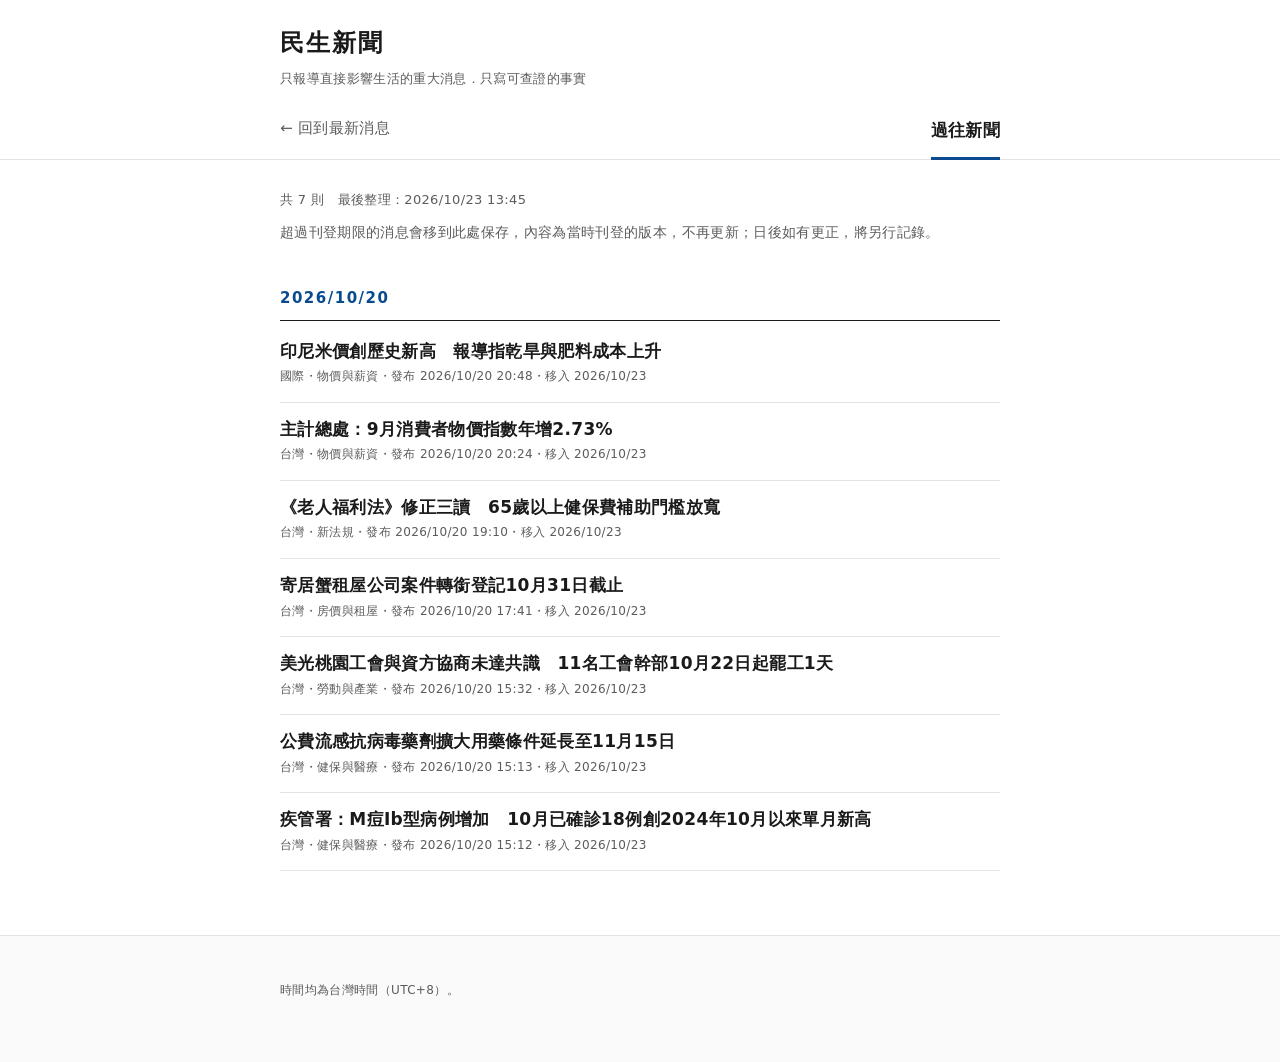
==== archive.html @ fe5120c4 "Expiry by first_published, archive (過往新聞), typhoon sections, summary limits" ====
<!doctype html>
<html lang="zh-Hant-TW">
<head>
<meta charset="utf-8">
<meta name="viewport" content="width=device-width, initial-scale=1">
<title>過往新聞　民生新聞</title>
<link rel="stylesheet" href="style.css">
</head>
<body>
<header class="site-header">
  <div class="wrap">
    <h1 class="logo"><a href="./" class="logo-link">民生新聞</a></h1>
    <p class="tagline">只報導直接影響生活的重大消息．只寫可查證的事實</p>
  </div>
  <nav class="tabs wrap" aria-label="頁面">
    <a class="tab-link" href="./">← 回到最新消息</a>
    <span class="tab-current">過往新聞</span>
  </nav>
</header>
<main class="wrap" id="main">
  <p class="meta-line" id="updated"></p>
  <p class="archive-note">超過刊登期限的消息會移到此處保存，內容為當時刊登的版本，不再更新；日後如有更正，將另行記錄。</p>
  <div id="content"></div>
</main>
<footer class="site-footer">
  <div class="wrap"><p class="small">時間均為台灣時間（UTC+8）。</p></div>
</footer>
<script src="common.js"></script>
<script src="archive.js"></script>
</body>
</html>
---- style.css ----
:root{
  --accent:#0a4a8f;      /* single restrained accent */
  --text:#1a1a1a;
  --sub:#5c5c5c;
  --line:#e3e3e3;
  --bg:#ffffff;
  --max:760px;
}
*{box-sizing:border-box}
html{-webkit-text-size-adjust:100%}
body{margin:0;background:var(--bg);color:var(--text);
  font-family:"Noto Sans TC","Noto Sans CJK TC","PingFang TC","Microsoft JhengHei",system-ui,sans-serif;
  font-size:17px;line-height:1.8;letter-spacing:.02em}
.wrap{max-width:var(--max);margin:0 auto;padding:0 20px}
a{color:var(--accent)}
.site-header{border-bottom:1px solid var(--line);background:#fff;position:sticky;top:0;z-index:5}
.site-header .wrap:first-child{padding-top:22px}
.logo{font-size:24px;margin:0;font-weight:700;letter-spacing:.08em}
.tagline{margin:2px 0 14px;color:var(--sub);font-size:13px}
.tabs{display:flex;gap:28px}
.tabs button{appearance:none;border:0;background:none;padding:10px 0 12px;font:inherit;font-size:17px;
  color:var(--sub);cursor:pointer;border-bottom:3px solid transparent;margin-bottom:-1px}
.tabs button[aria-selected="true"]{color:var(--text);font-weight:700;border-bottom-color:var(--accent)}
.tabs button:focus-visible{outline:2px solid var(--accent);outline-offset:4px}
.meta-line{color:var(--sub);font-size:13px;margin:28px 0 8px}
.cat-index{display:flex;flex-wrap:wrap;gap:6px 18px;font-size:14px;margin-bottom:12px}
.cat-index a{text-decoration:none;color:var(--sub)}
.cat-index a:hover{color:var(--accent)}
.cat{margin:40px 0 0}
.cat h2{font-size:15px;font-weight:700;color:var(--accent);margin:0 0 4px;padding-bottom:8px;
  border-bottom:1px solid var(--text);letter-spacing:.1em}
.item{padding:22px 0 26px;border-bottom:1px solid var(--line)}
.item:last-child{border-bottom:0}
.badges{display:flex;flex-wrap:wrap;align-items:center;gap:4px 12px;font-size:12px;color:var(--sub);margin-bottom:6px}
.badge{display:inline-block;white-space:nowrap;padding:1px 8px;border:1px solid var(--sub);color:var(--sub);border-radius:2px;line-height:1.7}
.badge.prelim{border-color:var(--accent);color:var(--accent);font-weight:700}
.item h3{font-size:21px;line-height:1.5;margin:0 0 10px;font-weight:700}
.item p.summary{margin:0 0 14px}
dl.facts{margin:0 0 14px;padding:12px 16px;background:#f6f6f6;font-size:15px;line-height:1.7;
  display:grid;grid-template-columns:auto 1fr;gap:4px 14px}
dl.facts dt{color:var(--sub);white-space:nowrap}
dl.facts dd{margin:0}
.tw-impact{font-size:15px;margin:0 0 14px;padding-left:12px;border-left:3px solid var(--accent)}
.tw-impact strong{display:block;font-size:13px;color:var(--accent)}
.sources{font-size:14px;color:var(--sub)}
.sources ul{list-style:none;margin:2px 0 0;padding:0}
.sources li{margin:2px 0}
.sources li::before{content:"→ ";color:var(--sub)}
.breaking{margin:32px 0 0;padding:4px 20px 0;border:1px solid var(--accent);border-top-width:4px}
.breaking h2{font-size:15px;font-weight:700;color:var(--accent);margin:14px 0 0;letter-spacing:.1em}
.breaking h2 .note{font-weight:400;color:var(--sub);font-size:12px;letter-spacing:.02em;margin-left:12px}
.breaking .item:last-child{border-bottom:0}
.cat-label{color:var(--text);white-space:nowrap}
.cat-index a.to-breaking{color:var(--accent);font-weight:700}
.empty{color:var(--sub);margin:40px 0}
.site-footer{margin-top:64px;border-top:1px solid var(--line);background:#fafafa;padding:32px 0 48px;
  font-size:14px;color:#333}
.site-footer h2{font-size:15px;margin:0 0 8px}
.site-footer h2:not(:first-child){margin-top:24px}
.site-footer ul{margin:0;padding-left:1.2em}
.site-footer .small{color:var(--sub);font-size:12px}
@media (max-width:520px){
  .breaking{padding:2px 14px 0}
  .breaking h2 .note{display:block;margin:0}
  body{font-size:16px}
  .item h3{font-size:19px}
  dl.facts{grid-template-columns:1fr;gap:0}
  dl.facts dd{margin-bottom:6px}
}

/* --- sections (generic, collapsible) --- */
.item p.summary.lines{white-space:pre-line;font-size:17px;line-height:1.75;margin:0 0 12px}
.badge.live{border-color:#b3261e;color:#b3261e;font-weight:700}
.has-sections dl.facts{font-size:14px;margin-bottom:12px}
.sections{margin:4px 0 14px;border-top:1px solid var(--text)}
.sec-tools{text-align:right;margin:4px 0 0}
.sec-toggle{appearance:none;border:0;background:none;color:var(--accent);font:inherit;font-size:13px;cursor:pointer;padding:2px 0}
details.sec{border-bottom:1px solid var(--line)}
details.sec>summary{list-style:none;cursor:pointer;display:flex;align-items:center;gap:10px;padding:12px 2px;
  font-weight:700;font-size:16px;min-height:44px}
details.sec>summary::-webkit-details-marker{display:none}
details.sec>summary::before{content:"＋";color:var(--accent);font-weight:400;width:1.2em;flex:none}
details.sec[open]>summary::before{content:"－"}
.sec-count{margin-left:auto;font-weight:400;font-size:12px;color:var(--sub)}
ul.bullets{margin:0 0 12px;padding:0 0 0 1.2em;font-size:15px;line-height:1.75}
ul.bullets li{margin:0 0 8px}
.refs{display:inline-flex;flex-wrap:wrap;gap:0 8px;margin-left:6px;font-size:12px;vertical-align:baseline}
.refs a{color:var(--sub);text-decoration:underline;text-decoration-color:var(--line);white-space:nowrap}
.refs a::before{content:"出處：";}
.refs a:nth-child(n+2)::before{content:"";}
details.all-sources{margin-top:6px}
details.all-sources>summary{cursor:pointer;color:var(--sub);padding:6px 0}
details.all-sources ul{max-height:none}
/* --- archive --- */
.logo-link{color:inherit;text-decoration:none}
.tab-link{color:var(--sub);text-decoration:none;font-size:15px;padding:10px 0 12px}
.tab-current{margin-left:auto;font-weight:700;padding:10px 0 12px;border-bottom:3px solid var(--accent);margin-bottom:-1px}
.archive-note{color:var(--sub);font-size:14px;margin:0 0 8px}
details.arch-item{border-bottom:1px solid var(--line)}
details.arch-item>summary{cursor:pointer;list-style:none;padding:14px 0}
details.arch-item>summary::-webkit-details-marker{display:none}
.arch-title{display:block;font-weight:700;line-height:1.5}
.arch-meta{display:block;font-size:12px;color:var(--sub);margin-top:2px}
details.arch-item[open]>summary .arch-title{color:var(--accent)}
details.arch-item .item{padding-top:4px;border-bottom:0}
details.arch-item .item h3{display:none}
.site-footer a{color:var(--accent)}
@media (max-width:520px){
  .item p.summary.lines{font-size:16px}
  ul.bullets{font-size:15px;padding-left:1.1em}
  .refs{display:flex;margin:2px 0 0}
  .has-sections dl.facts{display:none}
}
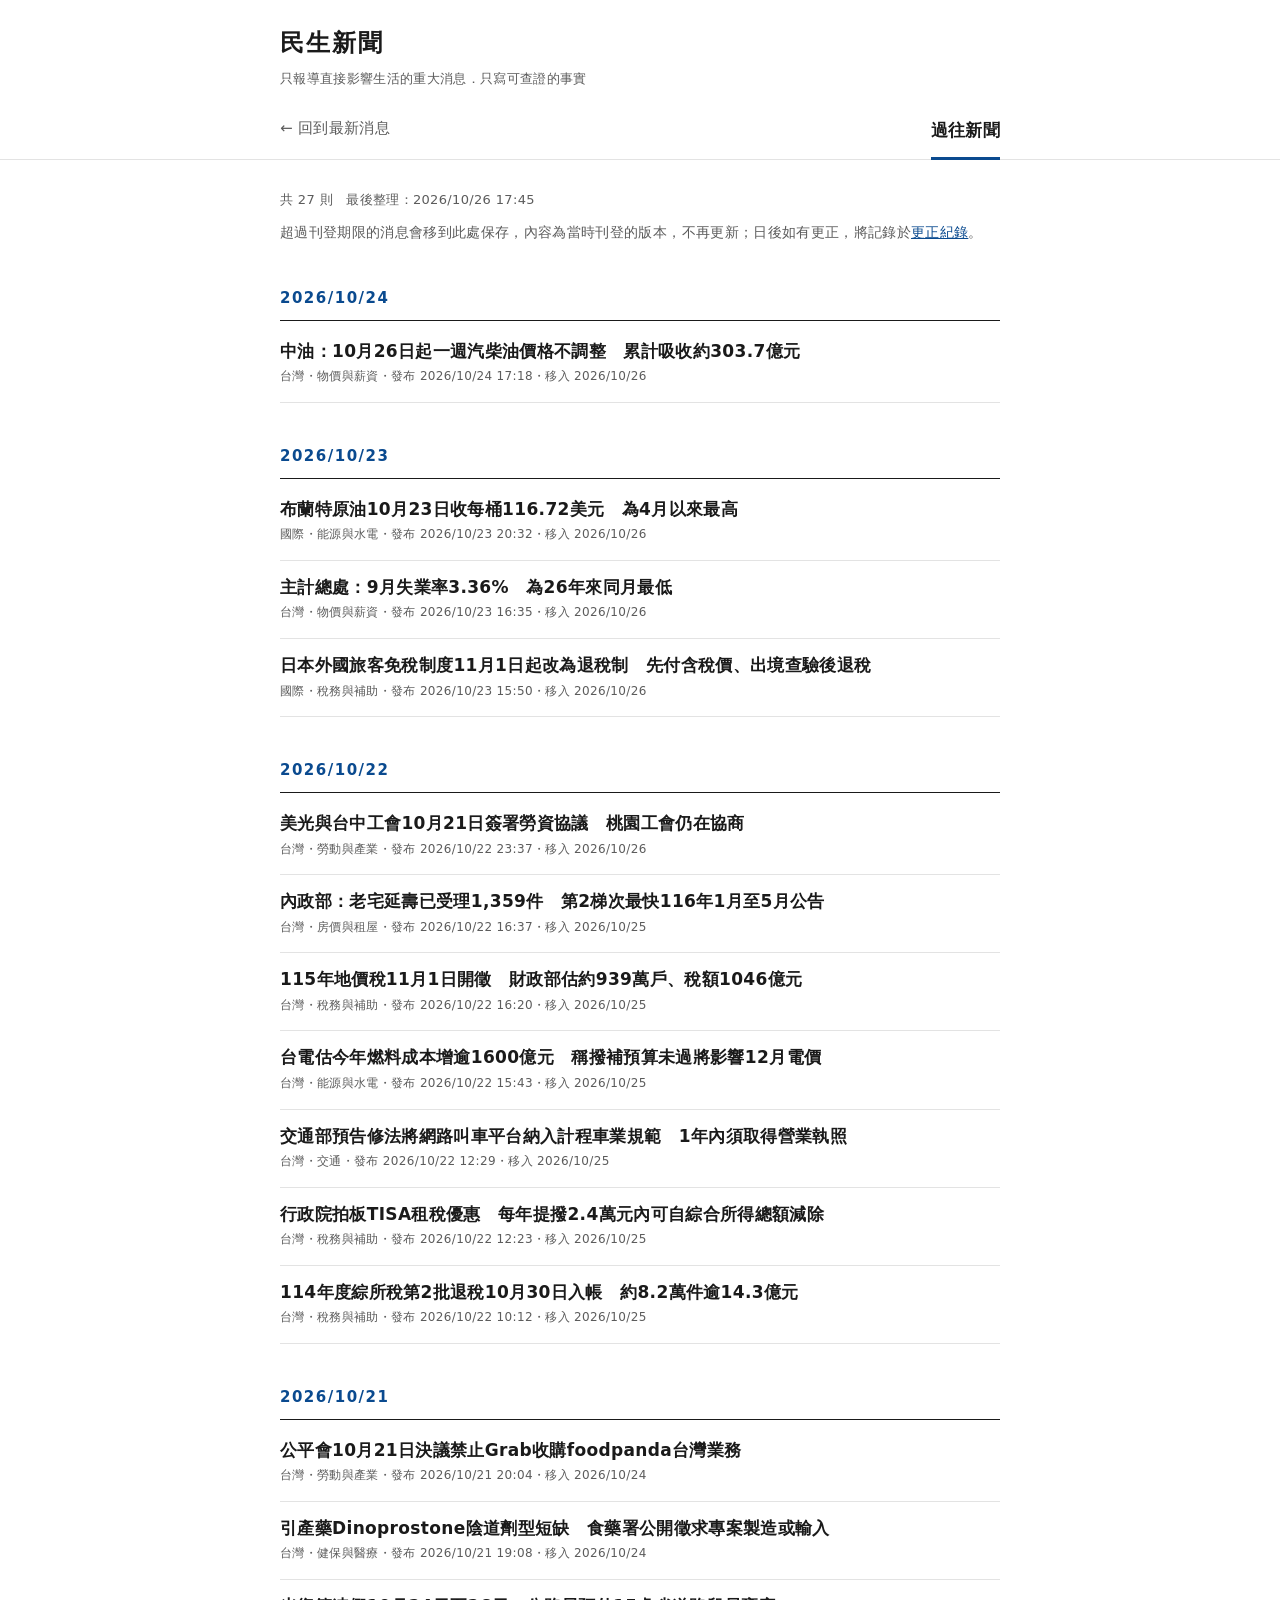
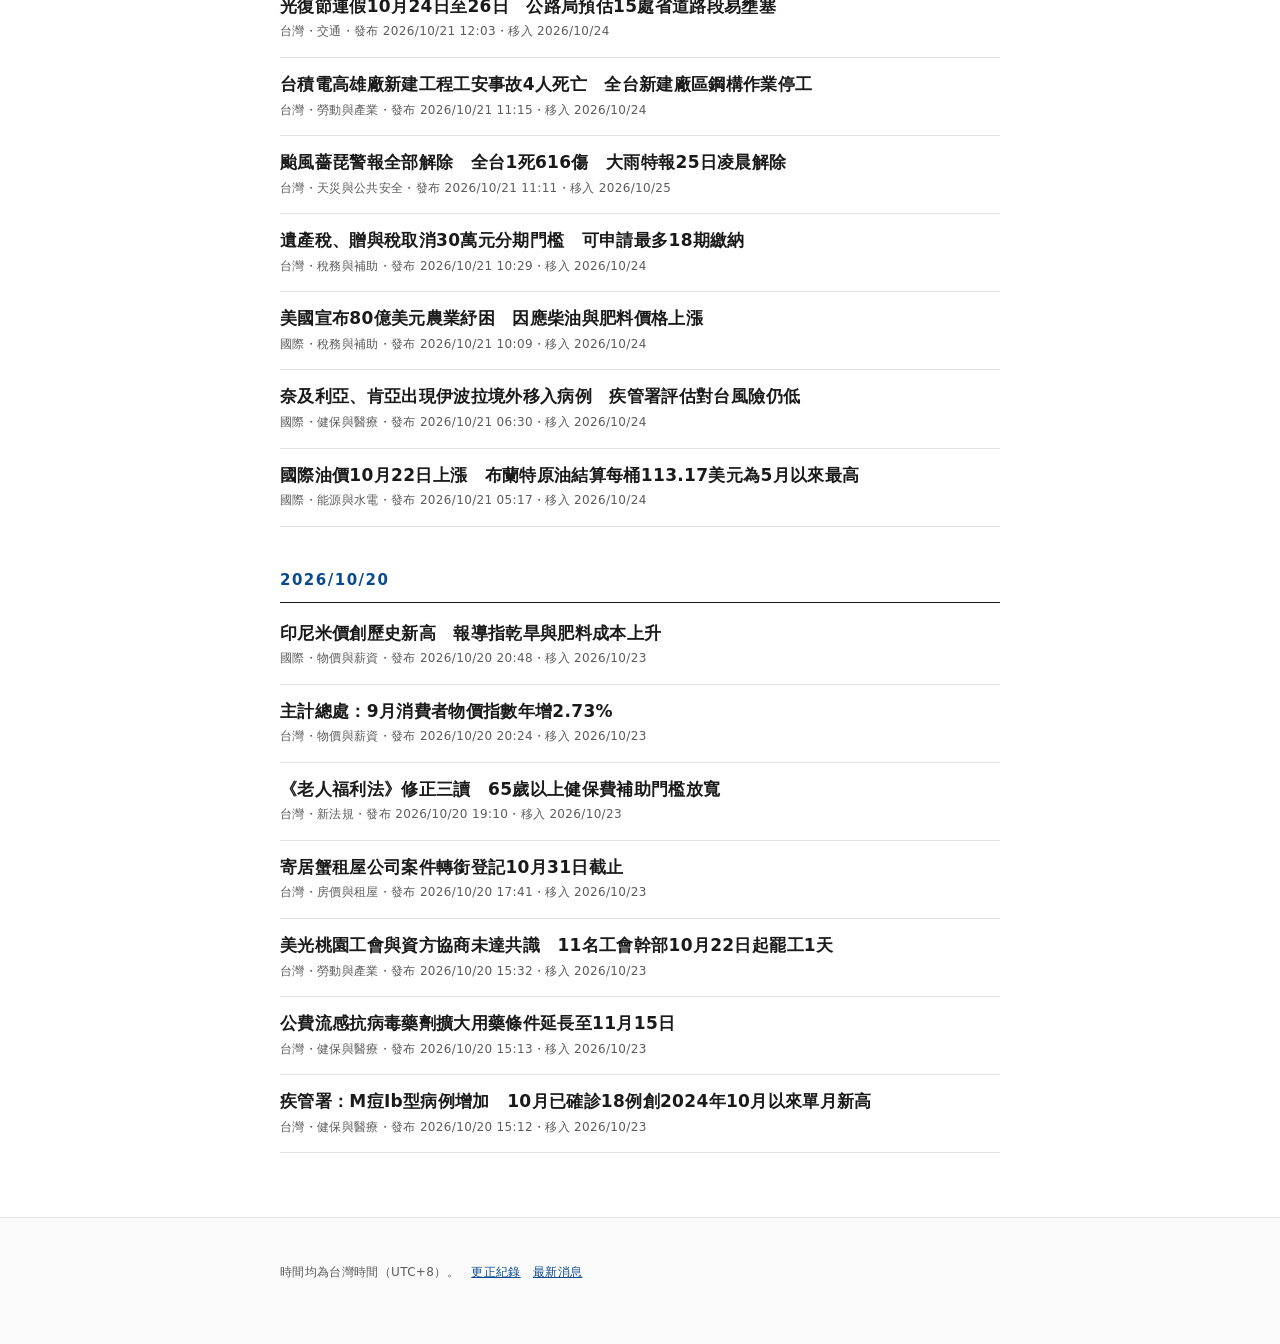
==== commit 3b1745f2: "維護：一般項目保留期改為48小時；新增更正紀錄（corrections.html／data/corrections.json）與驗證；過期整理：2則移入過往新聞" ====
--- a/archive.html
+++ b/archive.html
@@ -19,11 +19,11 @@
 </header>
 <main class="wrap" id="main">
   <p class="meta-line" id="updated"></p>
-  <p class="archive-note">超過刊登期限的消息會移到此處保存，內容為當時刊登的版本，不再更新；日後如有更正，將另行記錄。</p>
+  <p class="archive-note">超過刊登期限的消息會移到此處保存，內容為當時刊登的版本，不再更新；日後如有更正，將記錄於<a href="corrections.html">更正紀錄</a>。</p>
   <div id="content"></div>
 </main>
 <footer class="site-footer">
-  <div class="wrap"><p class="small">時間均為台灣時間（UTC+8）。</p></div>
+  <div class="wrap"><p class="small">時間均為台灣時間（UTC+8）。　<a href="corrections.html">更正紀錄</a>　<a href="./">最新消息</a></p></div>
 </footer>
 <script src="common.js"></script>
 <script src="archive.js"></script>
--- a/style.css
+++ b/style.css
@@ -91,6 +91,9 @@
 details.all-sources{margin-top:6px}
 details.all-sources>summary{cursor:pointer;color:var(--sub);padding:6px 0}
 details.all-sources ul{max-height:none}
+.corrected-note{margin:0 0 12px;padding:8px 12px;border-left:4px solid var(--accent);background:#fff8e6;font-size:14px;line-height:1.6}
+.corrected-note a{color:var(--accent)}
+.item.correction h3{font-size:18px}
 /* --- archive --- */
 .logo-link{color:inherit;text-decoration:none}
 .tab-link{color:var(--sub);text-decoration:none;font-size:15px;padding:10px 0 12px}
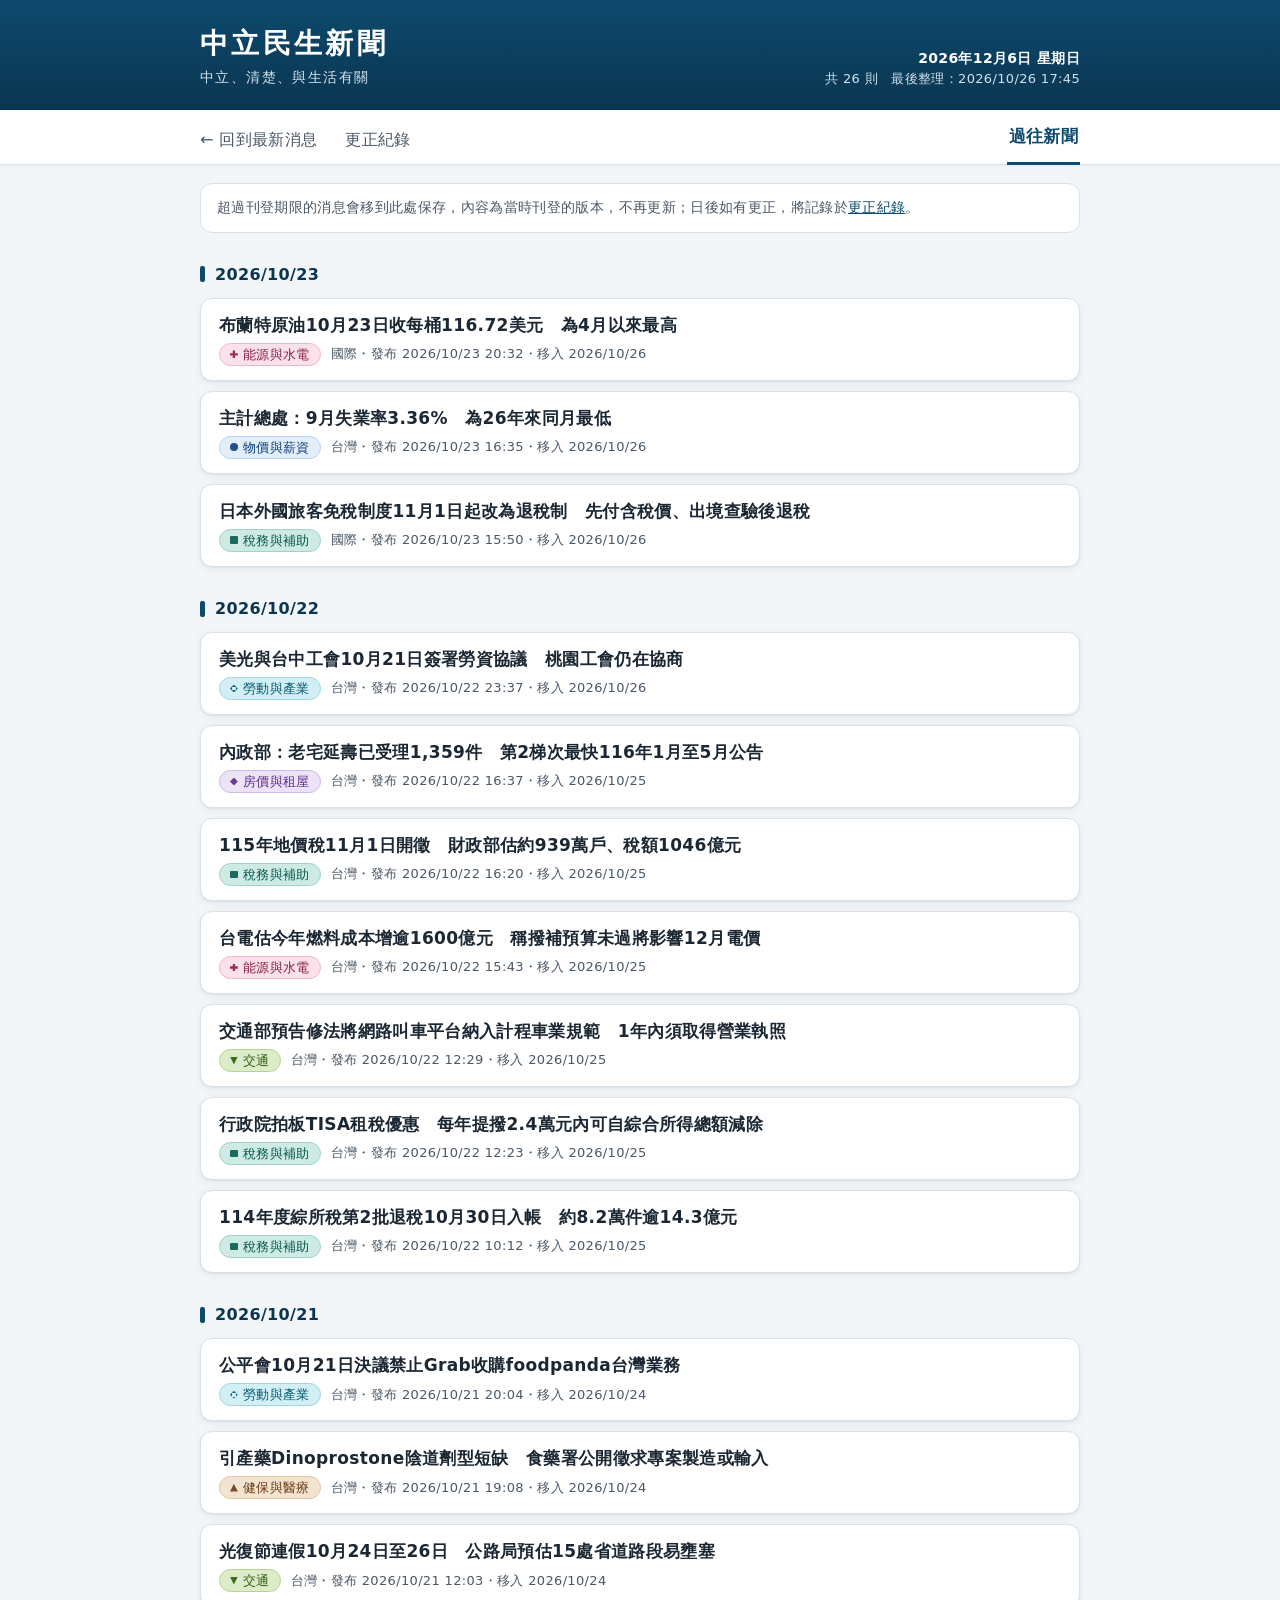
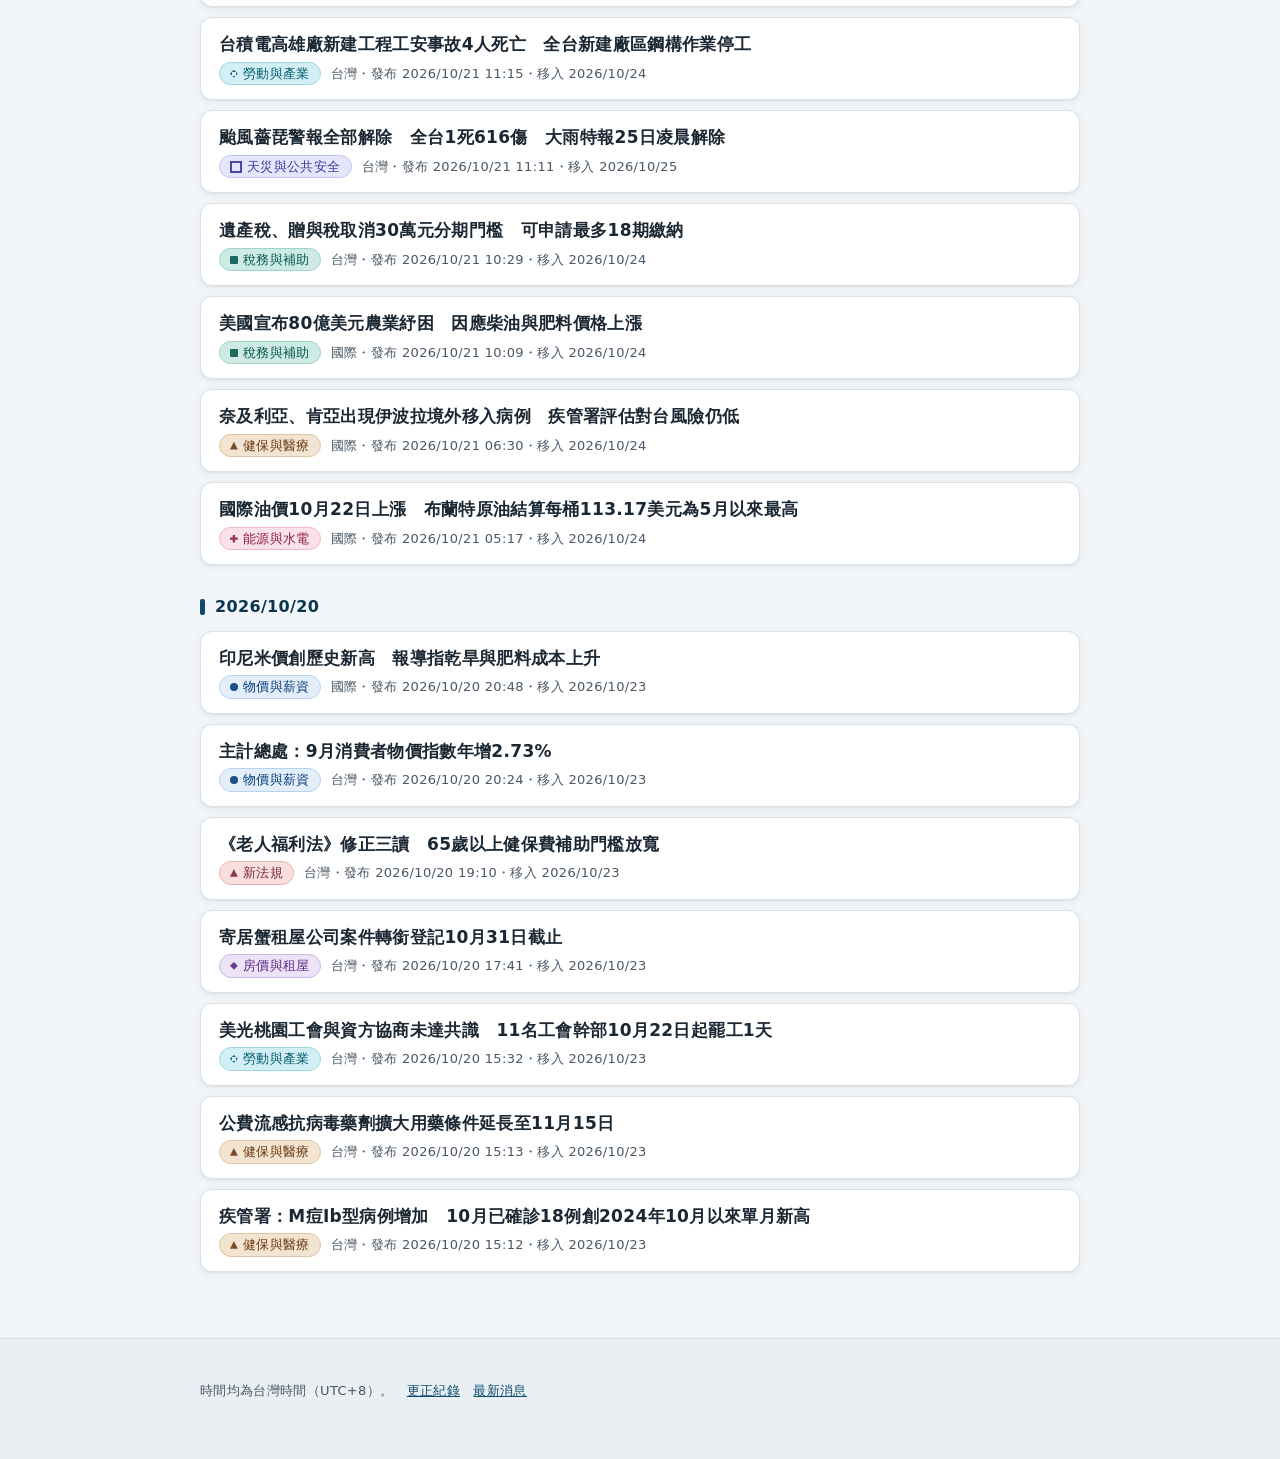
==== commit 6efcb349: "design v2: cards, chips, banner, collapse (WIP)" ====
--- a/archive.html
+++ b/archive.html
@@ -3,22 +3,31 @@
 <head>
 <meta charset="utf-8">
 <meta name="viewport" content="width=device-width, initial-scale=1">
-<title>過往新聞　民生新聞</title>
+<title>過往新聞　中立民生新聞</title>
 <link rel="stylesheet" href="style.css">
 </head>
 <body>
+<a class="skip-link" href="#main">跳到主要內容</a>
 <header class="site-header">
-  <div class="wrap">
-    <h1 class="logo"><a href="./" class="logo-link">民生新聞</a></h1>
-    <p class="tagline">只報導直接影響生活的重大消息．只寫可查證的事實</p>
+  <div class="wrap banner">
+    <div class="brand">
+      <h1 class="logo"><a href="./" class="logo-link">中立民生新聞</a></h1>
+      <p class="tagline">中立、清楚、與生活有關</p>
+    </div>
+    <div class="banner-meta">
+      <p class="today-date" id="today-date"></p>
+      <p class="meta-line" id="updated"></p>
+    </div>
   </div>
-  <nav class="tabs wrap" aria-label="頁面">
+</header>
+<nav class="tabs-bar" aria-label="頁面">
+  <div class="wrap tabs">
     <a class="tab-link" href="./">← 回到最新消息</a>
-    <span class="tab-current">過往新聞</span>
-  </nav>
-</header>
+    <a class="tab-link" href="corrections.html">更正紀錄</a>
+    <span class="tab-current" aria-current="page">過往新聞</span>
+  </div>
+</nav>
 <main class="wrap" id="main">
-  <p class="meta-line" id="updated"></p>
   <p class="archive-note">超過刊登期限的消息會移到此處保存，內容為當時刊登的版本，不再更新；日後如有更正，將記錄於<a href="corrections.html">更正紀錄</a>。</p>
   <div id="content"></div>
 </main>
--- a/style.css
+++ b/style.css
@@ -1,116 +1,228 @@
+/* 中立民生新聞 — design v2 (frontend only; no build step) */
 :root{
-  --accent:#0a4a8f;      /* single restrained accent */
-  --text:#1a1a1a;
-  --sub:#5c5c5c;
-  --line:#e3e3e3;
-  --bg:#ffffff;
-  --max:760px;
+  --brand:#0e4a6e;        /* calm deep blue-teal */
+  --brand-dark:#0a3550;
+  --brand-soft:#e6f0f5;
+  --text:#1b2733;
+  --sub:#4a5866;          /* 7.3:1 on white */
+  --line:#d9e1e7;
+  --bg:#f3f6f8;
+  --card:#ffffff;
+  --amber:#b45f06;        /* 快訊 accent bar (4.6:1 on white) */
+  --amber-soft:#fff1d6;
+  --amber-ink:#7a3e00;
+  --live:#8a3a0e;         /* 進行中: deep orange-brown, not alarm red */
+  --live-soft:#fff6ea;
+  --max:920px;
+  --radius:12px;
+  --shadow:0 1px 2px rgba(16,42,67,.06),0 2px 10px rgba(16,42,67,.06);
+  --fs-xs:13px; --fs-sm:14px; --fs-base:16px; --fs-md:17px; --fs-lg:20px; --fs-xl:28px;
 }
 *{box-sizing:border-box}
-html{-webkit-text-size-adjust:100%}
+html{-webkit-text-size-adjust:100%;scroll-behavior:auto}
 body{margin:0;background:var(--bg);color:var(--text);
-  font-family:"Noto Sans TC","Noto Sans CJK TC","PingFang TC","Microsoft JhengHei",system-ui,sans-serif;
-  font-size:17px;line-height:1.8;letter-spacing:.02em}
+  font-family:"PingFang TC","Noto Sans TC","Noto Sans CJK TC","Microsoft JhengHei","Heiti TC",system-ui,-apple-system,"Segoe UI",sans-serif;
+  font-size:var(--fs-md);line-height:1.7;letter-spacing:.02em;overflow-wrap:anywhere}
 .wrap{max-width:var(--max);margin:0 auto;padding:0 20px}
-a{color:var(--accent)}
-.site-header{border-bottom:1px solid var(--line);background:#fff;position:sticky;top:0;z-index:5}
-.site-header .wrap:first-child{padding-top:22px}
-.logo{font-size:24px;margin:0;font-weight:700;letter-spacing:.08em}
-.tagline{margin:2px 0 14px;color:var(--sub);font-size:13px}
-.tabs{display:flex;gap:28px}
-.tabs button{appearance:none;border:0;background:none;padding:10px 0 12px;font:inherit;font-size:17px;
-  color:var(--sub);cursor:pointer;border-bottom:3px solid transparent;margin-bottom:-1px}
-.tabs button[aria-selected="true"]{color:var(--text);font-weight:700;border-bottom-color:var(--accent)}
-.tabs button:focus-visible{outline:2px solid var(--accent);outline-offset:4px}
-.meta-line{color:var(--sub);font-size:13px;margin:28px 0 8px}
-.cat-index{display:flex;flex-wrap:wrap;gap:6px 18px;font-size:14px;margin-bottom:12px}
-.cat-index a{text-decoration:none;color:var(--sub)}
-.cat-index a:hover{color:var(--accent)}
-.cat{margin:40px 0 0}
-.cat h2{font-size:15px;font-weight:700;color:var(--accent);margin:0 0 4px;padding-bottom:8px;
-  border-bottom:1px solid var(--text);letter-spacing:.1em}
-.item{padding:22px 0 26px;border-bottom:1px solid var(--line)}
-.item:last-child{border-bottom:0}
-.badges{display:flex;flex-wrap:wrap;align-items:center;gap:4px 12px;font-size:12px;color:var(--sub);margin-bottom:6px}
-.badge{display:inline-block;white-space:nowrap;padding:1px 8px;border:1px solid var(--sub);color:var(--sub);border-radius:2px;line-height:1.7}
-.badge.prelim{border-color:var(--accent);color:var(--accent);font-weight:700}
-.item h3{font-size:21px;line-height:1.5;margin:0 0 10px;font-weight:700}
-.item p.summary{margin:0 0 14px}
-dl.facts{margin:0 0 14px;padding:12px 16px;background:#f6f6f6;font-size:15px;line-height:1.7;
-  display:grid;grid-template-columns:auto 1fr;gap:4px 14px}
-dl.facts dt{color:var(--sub);white-space:nowrap}
+a{color:var(--brand)}
+a:focus-visible,button:focus-visible,summary:focus-visible{outline:3px solid #f2a33a;outline-offset:2px;border-radius:4px}
+.skip-link{position:absolute;left:-999px;top:0;background:#fff;color:var(--brand);padding:8px 14px;z-index:20}
+.skip-link:focus{left:8px;top:8px}
+
+/* ---- banner ---- */
+.site-header{background:linear-gradient(180deg,var(--brand) 0%,var(--brand-dark) 100%);color:#fff}
+.banner{display:flex;justify-content:space-between;align-items:flex-end;gap:12px 24px;flex-wrap:wrap;padding-top:26px;padding-bottom:20px}
+.logo{margin:0;font-size:var(--fs-xl);line-height:1.3;font-weight:700;letter-spacing:.12em}
+.logo-link{color:inherit;text-decoration:none}
+.tagline{margin:4px 0 0;color:#cfe3ef;font-size:var(--fs-sm);letter-spacing:.1em}
+.banner-meta{text-align:right;font-size:var(--fs-sm);line-height:1.6;color:#e3eef5}
+.banner-meta p{margin:0}
+.today-date{font-weight:700;color:#fff}
+.meta-line{color:#cfe3ef;font-size:var(--fs-xs)}
+.tabs-bar{background:#fff;border-bottom:1px solid var(--line);position:sticky;top:0;z-index:5;box-shadow:0 1px 3px rgba(16,42,67,.05)}
+.tabs{display:flex;gap:28px;align-items:flex-end}
+.tabs button{appearance:none;border:0;background:none;padding:12px 2px 11px;font:inherit;font-size:var(--fs-md);
+  color:var(--sub);cursor:pointer;border-bottom:3px solid transparent;margin-bottom:-1px;min-height:44px}
+.tabs button:hover{color:var(--brand)}
+.tabs button[aria-selected="true"]{color:var(--brand);font-weight:700;border-bottom-color:var(--brand)}
+.tab-link{color:var(--sub);text-decoration:none;font-size:var(--fs-base);padding:12px 0 11px;min-height:44px}
+.tab-link:hover{color:var(--brand);text-decoration:underline}
+.tab-current{margin-left:auto;font-weight:700;color:var(--brand);padding:12px 2px 11px;border-bottom:3px solid var(--brand);margin-bottom:-1px}
+
+main.wrap{padding-top:18px;padding-bottom:8px}
+.cat-index{display:flex;flex-wrap:wrap;gap:6px 10px;font-size:var(--fs-sm);margin:0 0 4px}
+.cat-index a{text-decoration:none;color:var(--brand);background:#fff;border:1px solid var(--line);border-radius:999px;padding:2px 14px;min-height:32px;display:inline-flex;align-items:center}
+.cat-index a:hover{border-color:var(--brand)}
+.empty{color:var(--sub);margin:40px 0}
+
+/* ---- category chips: fixed slot per category, hash fallback for new ones; text label always present ---- */
+.chip{display:inline-flex;align-items:center;gap:5px;font-size:var(--fs-xs);line-height:1.5;padding:1px 10px;border-radius:999px;
+  white-space:nowrap;font-weight:500;border:1px solid transparent;letter-spacing:.03em}
+.chip::before{content:"";width:.6em;height:.6em;background:currentColor;flex:none;opacity:.9}   /* shape marker: extra cue besides colour */
+.c0{color:#0b3d7a;background:#e3eefb;border-color:#b9d1f0}.c0::before{border-radius:50%}
+.c1{color:#0a5a50;background:#cdebe4;border-color:#9ed3c8}.c1::before{border-radius:1px}
+.c2{color:#6b3a12;background:#f3e4d2;border-color:#e0c3a0}.c2::before{clip-path:polygon(50% 0,100% 100%,0 100%)}
+.c3{color:#5b2a86;background:#ece3f7;border-color:#cdb8e6}.c3::before{clip-path:polygon(50% 0,100% 50%,50% 100%,0 50%)}
+.c4{color:#8a1f4a;background:#fbe1ea;border-color:#efb6c9}.c4::before{clip-path:polygon(35% 0,65% 0,65% 35%,100% 35%,100% 65%,65% 65%,65% 100%,35% 100%,35% 65%,0 65%,0 35%,35% 35%)}
+.c5{color:#2f5d0f;background:#dcecc8;border-color:#b5d490}.c5::before{clip-path:polygon(0 0,100% 0,50% 100%)}
+.c6{color:#34414f;background:#d9e0e7;border-color:#b3bfcb}.c6::before{border-radius:50%;background:none;border:2px solid currentColor}
+.c7{color:#3a3a9a;background:#e5e6fb;border-color:#c1c3f0}.c7::before{background:none;border:2px solid currentColor}
+.c8{color:#00596e;background:#d3eff6;border-color:#9fd6e4}.c8::before{clip-path:polygon(50% 0,100% 50%,50% 100%,0 50%);background:none;border:0;box-shadow:inset 0 0 0 2px currentColor}
+.c9{color:#7a2d2d;background:#f8dede;border-color:#e8b4b4}.c9::before{clip-path:polygon(0 100%,100% 100%,50% 0,50% 0)}
+
+/* ---- section headings ---- */
+.day-sec{margin:28px 0 0}
+.day-sec h2{font-size:var(--fs-lg);line-height:1.4;font-weight:700;color:var(--brand-dark);margin:0 0 12px;display:flex;flex-wrap:wrap;align-items:baseline;gap:2px 10px}
+.day-sec h2::before{content:"";width:5px;height:1em;background:var(--brand);border-radius:2px;align-self:center}
+.day-sec h2 .count{font-weight:400;font-size:var(--fs-sm);color:var(--sub);background:#fff;border:1px solid var(--line);border-radius:999px;padding:0 10px}
+.day-sec h2 .note{font-weight:400;color:var(--sub);font-size:var(--fs-xs);letter-spacing:.02em}
+.day-empty{margin:12px 0 0;font-size:var(--fs-base);color:var(--sub);background:#fff;border:1px dashed var(--line);border-radius:var(--radius);padding:16px 18px}
+
+/* ---- 本週有效 (compact) ---- */
+.valid-now{margin:0;padding:10px 18px 8px;background:var(--brand-soft);border:1px solid #c5dbe7;border-radius:var(--radius)}
+.valid-now h2{font-size:var(--fs-base);font-weight:700;color:var(--brand-dark);margin:0 0 4px;display:flex;flex-wrap:wrap;gap:0 12px;align-items:baseline}
+.valid-now h2 .note{font-weight:400;color:var(--sub);font-size:var(--fs-xs)}
+.valid-now ul{list-style:none;margin:0;padding:0}
+.valid-now li{display:grid;grid-template-columns:1fr auto;gap:0 12px;padding:7px 0;border-top:1px solid #c5dbe7;align-items:baseline}
+.valid-now li:first-child{border-top:0}
+.vn-title{font-weight:700;font-size:var(--fs-base);line-height:1.5;color:var(--text);text-decoration:none}
+.vn-title:hover{color:var(--brand);text-decoration:underline}
+.vn-until{font-size:var(--fs-xs);color:var(--brand-dark);background:#fff;border:1px solid var(--brand);padding:0 9px;border-radius:999px;white-space:nowrap;line-height:1.6}
+.vn-sum{grid-column:1 / -1;font-size:var(--fs-sm);line-height:1.6;color:var(--sub);display:-webkit-box;-webkit-line-clamp:1;-webkit-box-orient:vertical;overflow:hidden}
+.vn-empty{margin:2px 0 4px;font-size:var(--fs-sm);color:var(--sub)}
+
+/* ---- 分類篩選 pills ---- */
+.filter-bar{display:flex;flex-wrap:wrap;gap:8px;margin:18px 0 0}
+.filter-btn{appearance:none;font:inherit;font-size:var(--fs-sm);line-height:1.4;cursor:pointer;min-height:38px;padding:4px 14px;
+  border:1px solid var(--line);border-radius:999px;background:#fff;color:var(--text);display:inline-flex;align-items:center;gap:6px;white-space:nowrap}
+.filter-btn .n{font-size:var(--fs-xs);color:var(--sub)}
+.filter-btn:hover{border-color:var(--brand);color:var(--brand)}
+.filter-btn[aria-pressed="true"]{background:var(--brand);border-color:var(--brand);color:#fff;font-weight:700}
+.filter-btn[aria-pressed="true"] .n{color:#fff;opacity:.9}
+.filter-status{margin:6px 0 0;font-size:var(--fs-xs);color:var(--sub);min-height:1.5em}
+.filter-bar + .filter-status + .day-sec{margin-top:12px}
+
+/* ---- news cards ---- */
+.card{position:relative;background:var(--card);border:1px solid var(--line);border-radius:var(--radius);box-shadow:var(--shadow);
+  padding:16px 20px 12px;margin:0 0 14px;scroll-margin-top:68px}
+.card.breaking{border-left:6px solid var(--amber);padding-left:16px}
+.card.live{border-left:6px solid var(--live);background:var(--live-soft);padding-left:16px}
+.badges{display:flex;flex-wrap:wrap;align-items:center;gap:6px 8px;margin-bottom:6px}
+.badge{display:inline-flex;align-items:center;white-space:nowrap;font-size:var(--fs-xs);line-height:1.5;padding:1px 10px;border-radius:4px;
+  border:1px solid var(--line);color:var(--sub);background:#fff}
+.badge.full{background:#eef2f5;color:var(--sub)}
+.badge.prelim{background:var(--amber-soft);border-color:#e6b768;color:var(--amber-ink);font-weight:700}
+.badge.live{background:var(--live);border-color:var(--live);color:#fff;font-weight:700}
+.badge.live::before{content:"";width:.55em;height:.55em;border-radius:50%;background:#fff;margin-right:6px}
+.badge.valid{background:var(--brand-soft);border-color:var(--brand);color:var(--brand-dark);font-weight:700}
+.card h3{font-size:var(--fs-lg);line-height:1.5;margin:0 0 8px;font-weight:700;color:var(--text)}
+.card p.summary{margin:0 0 10px;font-size:var(--fs-base);line-height:1.75;color:#26323e}
+.card p.summary.lines{white-space:pre-line}
+.card .rest{padding-top:2px}
+.corrected-note{margin:0 0 10px;padding:8px 12px;border-left:4px solid var(--amber);background:var(--amber-soft);border-radius:0 6px 6px 0;font-size:var(--fs-sm);line-height:1.6;color:#3d2a00}
+.corrected-note a{color:var(--amber-ink)}
+.card-meta{display:flex;flex-wrap:wrap;gap:2px 16px;font-size:var(--fs-xs);color:var(--sub);line-height:1.6;margin-bottom:6px}
+.src-line{display:inline-flex;flex-wrap:wrap;gap:0 10px}
+.src-label::after{content:"：";}
+.src-line a{color:var(--brand);text-decoration:underline;text-underline-offset:2px}
+.card-toggle{appearance:none;font:inherit;font-size:var(--fs-sm);cursor:pointer;display:inline-flex;align-items:center;gap:8px;
+  min-height:44px;padding:4px 14px 4px 0;margin:0;border:0;background:none;color:var(--brand);font-weight:700}
+.card-toggle:hover .lbl{text-decoration:underline}
+.card-toggle .ico{width:.55em;height:.55em;border-right:2px solid currentColor;border-bottom:2px solid currentColor;transform:rotate(45deg) translateY(-2px);transition:transform .15s}
+.card-toggle[aria-expanded="true"] .ico{transform:rotate(-135deg) translateY(-1px)}
+.card-body{border-top:1px solid var(--line);padding-top:12px;margin:2px 0 4px}
+.card-body[hidden]{display:none}
+.card.expanded{box-shadow:0 2px 14px rgba(16,42,67,.12)}
+.card-body > *:last-child{margin-bottom:6px}
+
+/* featured (first item of 今日新聞) */
+.card.featured{padding:22px 26px 14px;border-color:#bcd1de;box-shadow:0 2px 6px rgba(16,42,67,.08),0 6px 22px rgba(16,42,67,.08)}
+.card.featured.breaking,.card.featured.live{padding-left:22px}
+.card.featured h3{font-size:var(--fs-xl);line-height:1.45;margin-bottom:12px}
+.card.featured p.summary.teaser{font-size:var(--fs-md);line-height:1.8}
+.card.featured:not(.breaking):not(.live){border-top:4px solid var(--brand)}
+
+/* key facts / impact / sections / sources inside the expanded body */
+dl.facts{margin:0 0 14px;padding:12px 16px;background:var(--bg);border-radius:8px;font-size:var(--fs-base);line-height:1.7;display:grid;grid-template-columns:auto 1fr;gap:4px 14px}
+dl.facts dt{color:var(--sub);white-space:nowrap;font-weight:700}
 dl.facts dd{margin:0}
-.tw-impact{font-size:15px;margin:0 0 14px;padding-left:12px;border-left:3px solid var(--accent)}
-.tw-impact strong{display:block;font-size:13px;color:var(--accent)}
-.sources{font-size:14px;color:var(--sub)}
+.tw-impact{font-size:var(--fs-base);margin:0 0 14px;padding-left:12px;border-left:3px solid var(--brand)}
+.tw-impact strong{display:block;font-size:var(--fs-xs);color:var(--brand)}
+.sources{font-size:var(--fs-sm);color:var(--sub)}
 .sources ul{list-style:none;margin:2px 0 0;padding:0}
 .sources li{margin:2px 0}
 .sources li::before{content:"→ ";color:var(--sub)}
-.breaking{margin:32px 0 0;padding:4px 20px 0;border:1px solid var(--accent);border-top-width:4px}
-.breaking h2{font-size:15px;font-weight:700;color:var(--accent);margin:14px 0 0;letter-spacing:.1em}
-.breaking h2 .note{font-weight:400;color:var(--sub);font-size:12px;letter-spacing:.02em;margin-left:12px}
-.breaking .item:last-child{border-bottom:0}
-.cat-label{color:var(--text);white-space:nowrap}
-.cat-index a.to-breaking{color:var(--accent);font-weight:700}
-.empty{color:var(--sub);margin:40px 0}
-.site-footer{margin-top:64px;border-top:1px solid var(--line);background:#fafafa;padding:32px 0 48px;
-  font-size:14px;color:#333}
-.site-footer h2{font-size:15px;margin:0 0 8px}
-.site-footer h2:not(:first-child){margin-top:24px}
+.sections{margin:4px 0 14px;border-top:1px solid var(--line)}
+.sec-tools{text-align:right;margin:2px 0 0}
+.sec-toggle{appearance:none;border:0;background:none;color:var(--brand);font:inherit;font-size:var(--fs-sm);cursor:pointer;padding:6px 0;min-height:36px}
+details.sec{border-bottom:1px solid var(--line)}
+details.sec>summary{list-style:none;cursor:pointer;display:flex;align-items:center;gap:10px;padding:10px 2px;font-weight:700;font-size:var(--fs-base);min-height:44px}
+details.sec>summary::-webkit-details-marker{display:none}
+details.sec>summary::before{content:"＋";color:var(--brand);font-weight:400;width:1.2em;flex:none}
+details.sec[open]>summary::before{content:"－"}
+.sec-count{margin-left:auto;font-weight:400;font-size:var(--fs-xs);color:var(--sub)}
+ul.bullets{margin:0 0 12px;padding:0 0 0 1.2em;font-size:var(--fs-base);line-height:1.75}
+ul.bullets li{margin:0 0 8px}
+.refs{display:inline-flex;flex-wrap:wrap;gap:0 8px;margin-left:6px;font-size:var(--fs-xs);vertical-align:baseline}
+.refs a{color:var(--sub);text-decoration:underline;white-space:nowrap}
+.refs a::before{content:"出處："}
+.refs a:nth-child(n+2)::before{content:""}
+details.all-sources{margin-top:6px}
+details.all-sources>summary{cursor:pointer;color:var(--sub);padding:6px 0;min-height:36px;font-size:var(--fs-sm)}
+
+/* ---- archive / corrections ---- */
+.archive-note{color:var(--sub);font-size:var(--fs-sm);margin:0 0 16px;background:#fff;border:1px solid var(--line);border-radius:var(--radius);padding:12px 16px}
+.cat{margin:28px 0 0}
+.cat h2{font-size:var(--fs-base);font-weight:700;color:var(--brand-dark);margin:0 0 10px;display:flex;align-items:center;gap:10px}
+.cat h2::before{content:"";width:5px;height:1em;background:var(--brand);border-radius:2px}
+details.arch-item{background:#fff;border:1px solid var(--line);border-radius:var(--radius);box-shadow:var(--shadow);margin:0 0 10px;padding:0 18px}
+details.arch-item>summary{cursor:pointer;list-style:none;padding:14px 0;min-height:44px}
+details.arch-item>summary::-webkit-details-marker{display:none}
+.arch-title{display:block;font-weight:700;line-height:1.5}
+.arch-meta{display:flex;flex-wrap:wrap;align-items:center;gap:4px 10px;font-size:var(--fs-xs);color:var(--sub);margin-top:4px}
+details.arch-item[open]>summary .arch-title{color:var(--brand)}
+details.arch-item .item{padding:0 0 10px;border:0;background:none;box-shadow:none;margin:0}
+details.arch-item .item h3{display:none}
+details.arch-item .item p.summary{font-size:var(--fs-base)}
+.item.correction{background:#fff;border:1px solid var(--line);border-left:6px solid var(--amber);border-radius:var(--radius);box-shadow:var(--shadow);padding:14px 20px 8px;margin:0 0 14px}
+.item.correction h3{font-size:var(--fs-md);line-height:1.5;margin:4px 0 10px}
+.item.correction .arch-meta{margin:0}
+.item.correction dl.facts dt{align-self:start}
+
+/* ---- footer ---- */
+.site-footer{margin-top:48px;border-top:1px solid var(--line);background:#e9eff3;padding:28px 0 44px;font-size:var(--fs-sm);color:#2b3845}
+.site-footer h2{font-size:var(--fs-base);margin:0 0 8px;color:var(--brand-dark)}
+.site-footer h2:not(:first-child){margin-top:22px}
 .site-footer ul{margin:0;padding-left:1.2em}
-.site-footer .small{color:var(--sub);font-size:12px}
-@media (max-width:520px){
-  .breaking{padding:2px 14px 0}
-  .breaking h2 .note{display:block;margin:0}
-  body{font-size:16px}
-  .item h3{font-size:19px}
+.site-footer .small{color:var(--sub);font-size:var(--fs-xs)}
+.site-footer a{color:var(--brand)}
+
+/* ---- mobile (single column) ---- */
+@media (max-width:640px){
+  .wrap{padding:0 14px}
+  body{font-size:var(--fs-base)}
+  .banner{padding-top:18px;padding-bottom:14px;align-items:flex-start;flex-direction:column;gap:8px}
+  .banner-meta{text-align:left}
+  .logo{font-size:24px}
+  .tabs{gap:24px}
+  .day-sec h2 .note{display:none}
+  .card{padding:14px 14px 8px;border-radius:10px}
+  .card.breaking,.card.live{padding-left:12px;border-left-width:5px}
+  .card h3{font-size:18px}
+  .card p.summary{font-size:15px}
+  .card.featured{padding:16px 16px 8px}
+  .card.featured.breaking,.card.featured.live{padding-left:13px}
+  .card.featured h3{font-size:22px}
+  .card.featured p.summary.teaser{font-size:16px}
   dl.facts{grid-template-columns:1fr;gap:0}
   dl.facts dd{margin-bottom:6px}
+  .refs{display:flex;margin:2px 0 0}
+  ul.bullets{padding-left:1.1em}
+  .valid-now{padding:8px 12px 6px}
+  .valid-now h2 .note{display:none}
+  .filter-btn{padding:4px 12px}
+  .tab-link{font-size:var(--fs-sm)}
+  .tabs a.tab-link:nth-child(2){margin-left:0}
+  details.arch-item{padding:0 12px}
+  .item.correction{padding:12px 14px 6px}
 }
-
-/* --- sections (generic, collapsible) --- */
-.item p.summary.lines{white-space:pre-line;font-size:17px;line-height:1.75;margin:0 0 12px}
-.badge.live{border-color:#b3261e;color:#b3261e;font-weight:700}
-.has-sections dl.facts{font-size:14px;margin-bottom:12px}
-.sections{margin:4px 0 14px;border-top:1px solid var(--text)}
-.sec-tools{text-align:right;margin:4px 0 0}
-.sec-toggle{appearance:none;border:0;background:none;color:var(--accent);font:inherit;font-size:13px;cursor:pointer;padding:2px 0}
-details.sec{border-bottom:1px solid var(--line)}
-details.sec>summary{list-style:none;cursor:pointer;display:flex;align-items:center;gap:10px;padding:12px 2px;
-  font-weight:700;font-size:16px;min-height:44px}
-details.sec>summary::-webkit-details-marker{display:none}
-details.sec>summary::before{content:"＋";color:var(--accent);font-weight:400;width:1.2em;flex:none}
-details.sec[open]>summary::before{content:"－"}
-.sec-count{margin-left:auto;font-weight:400;font-size:12px;color:var(--sub)}
-ul.bullets{margin:0 0 12px;padding:0 0 0 1.2em;font-size:15px;line-height:1.75}
-ul.bullets li{margin:0 0 8px}
-.refs{display:inline-flex;flex-wrap:wrap;gap:0 8px;margin-left:6px;font-size:12px;vertical-align:baseline}
-.refs a{color:var(--sub);text-decoration:underline;text-decoration-color:var(--line);white-space:nowrap}
-.refs a::before{content:"出處：";}
-.refs a:nth-child(n+2)::before{content:"";}
-details.all-sources{margin-top:6px}
-details.all-sources>summary{cursor:pointer;color:var(--sub);padding:6px 0}
-details.all-sources ul{max-height:none}
-.corrected-note{margin:0 0 12px;padding:8px 12px;border-left:4px solid var(--accent);background:#fff8e6;font-size:14px;line-height:1.6}
-.corrected-note a{color:var(--accent)}
-.item.correction h3{font-size:18px}
-/* --- archive --- */
-.logo-link{color:inherit;text-decoration:none}
-.tab-link{color:var(--sub);text-decoration:none;font-size:15px;padding:10px 0 12px}
-.tab-current{margin-left:auto;font-weight:700;padding:10px 0 12px;border-bottom:3px solid var(--accent);margin-bottom:-1px}
-.archive-note{color:var(--sub);font-size:14px;margin:0 0 8px}
-details.arch-item{border-bottom:1px solid var(--line)}
-details.arch-item>summary{cursor:pointer;list-style:none;padding:14px 0}
-details.arch-item>summary::-webkit-details-marker{display:none}
-.arch-title{display:block;font-weight:700;line-height:1.5}
-.arch-meta{display:block;font-size:12px;color:var(--sub);margin-top:2px}
-details.arch-item[open]>summary .arch-title{color:var(--accent)}
-details.arch-item .item{padding-top:4px;border-bottom:0}
-details.arch-item .item h3{display:none}
-.site-footer a{color:var(--accent)}
-@media (max-width:520px){
-  .item p.summary.lines{font-size:16px}
-  ul.bullets{font-size:15px;padding-left:1.1em}
-  .refs{display:flex;margin:2px 0 0}
-  .has-sections dl.facts{display:none}
-}
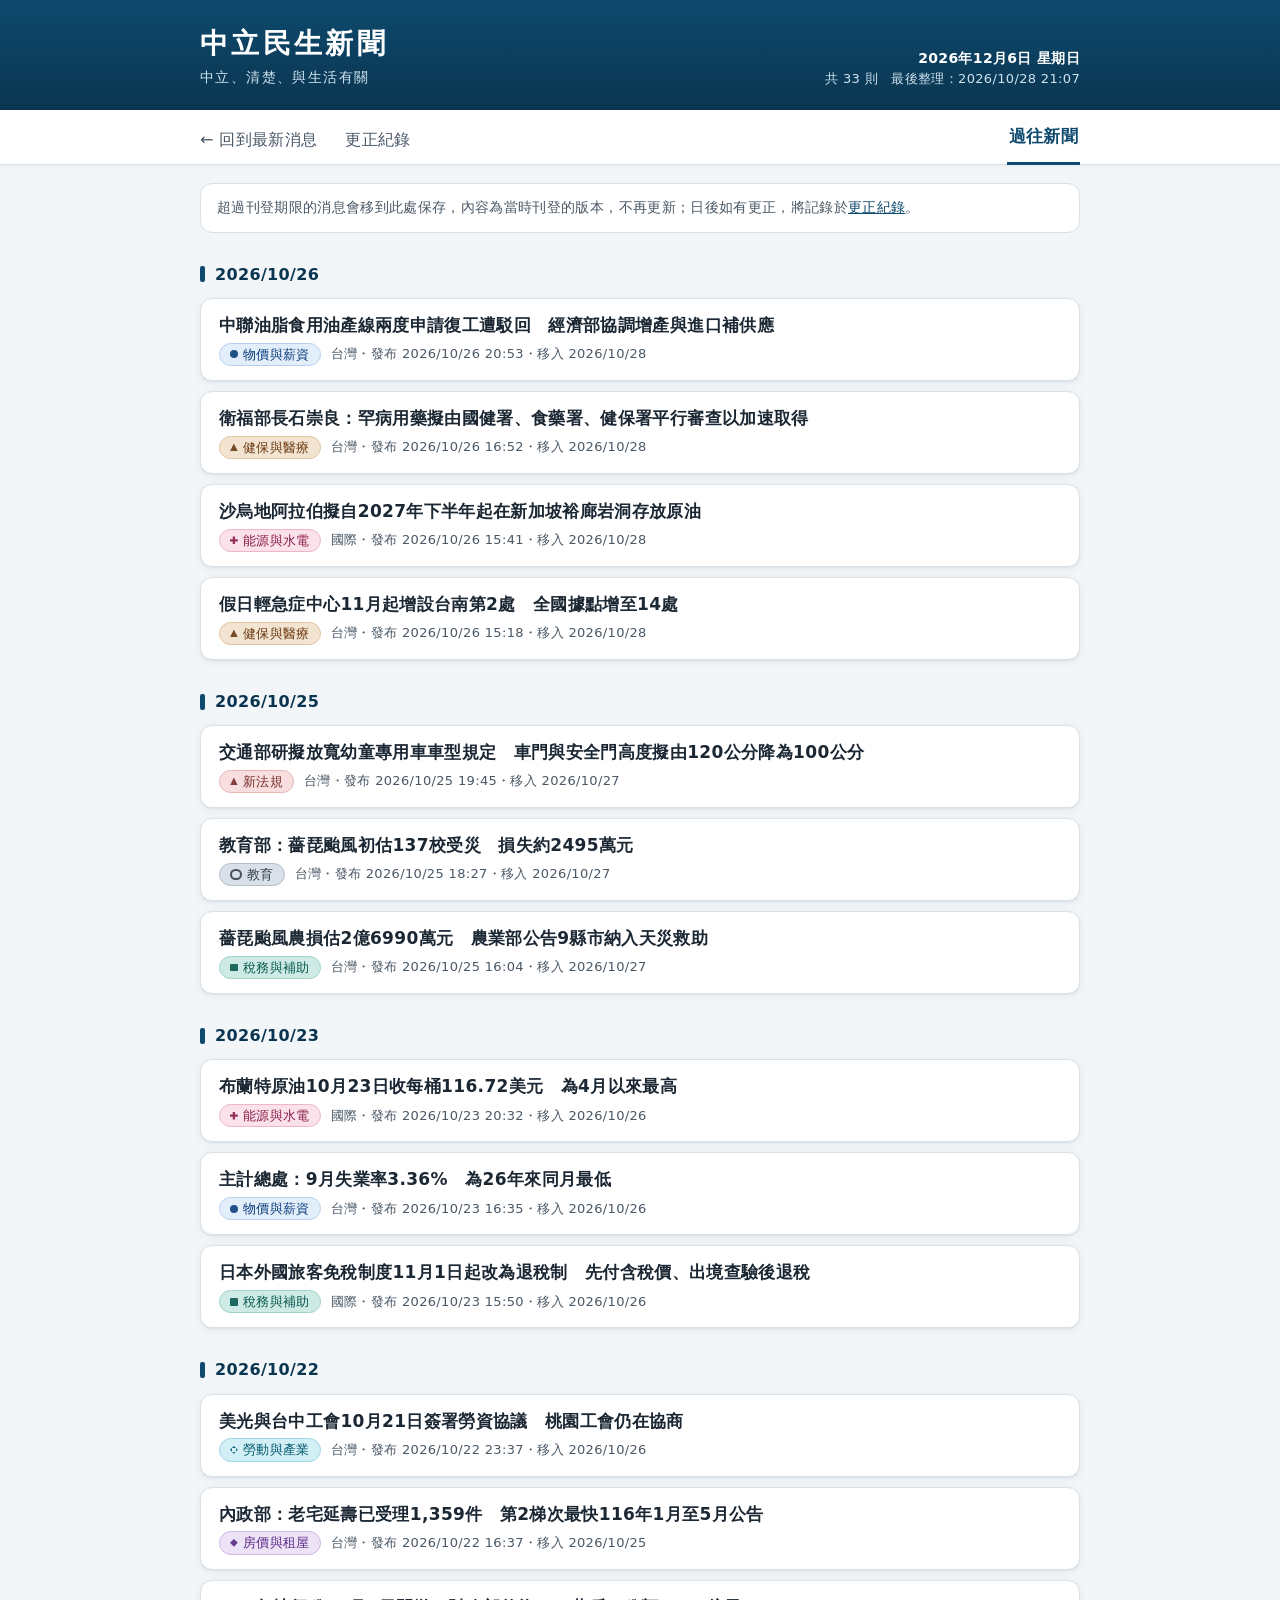
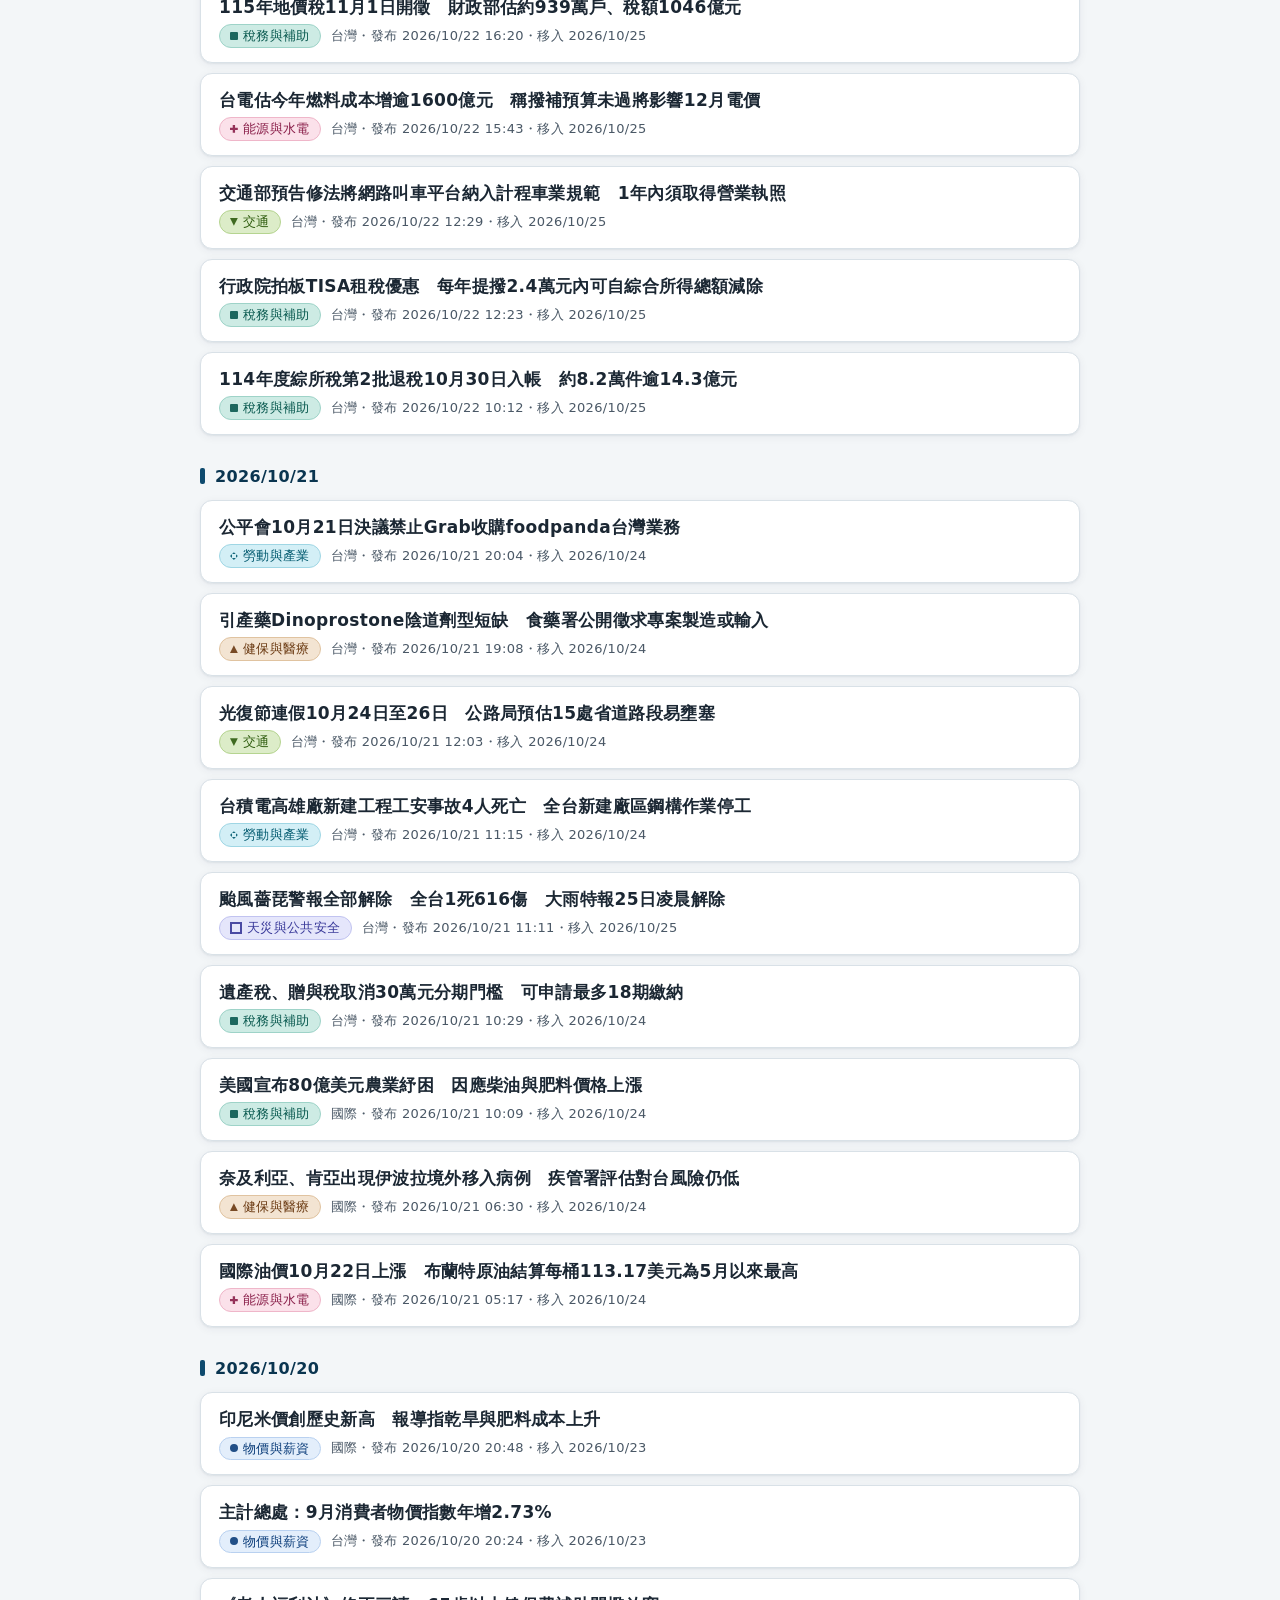
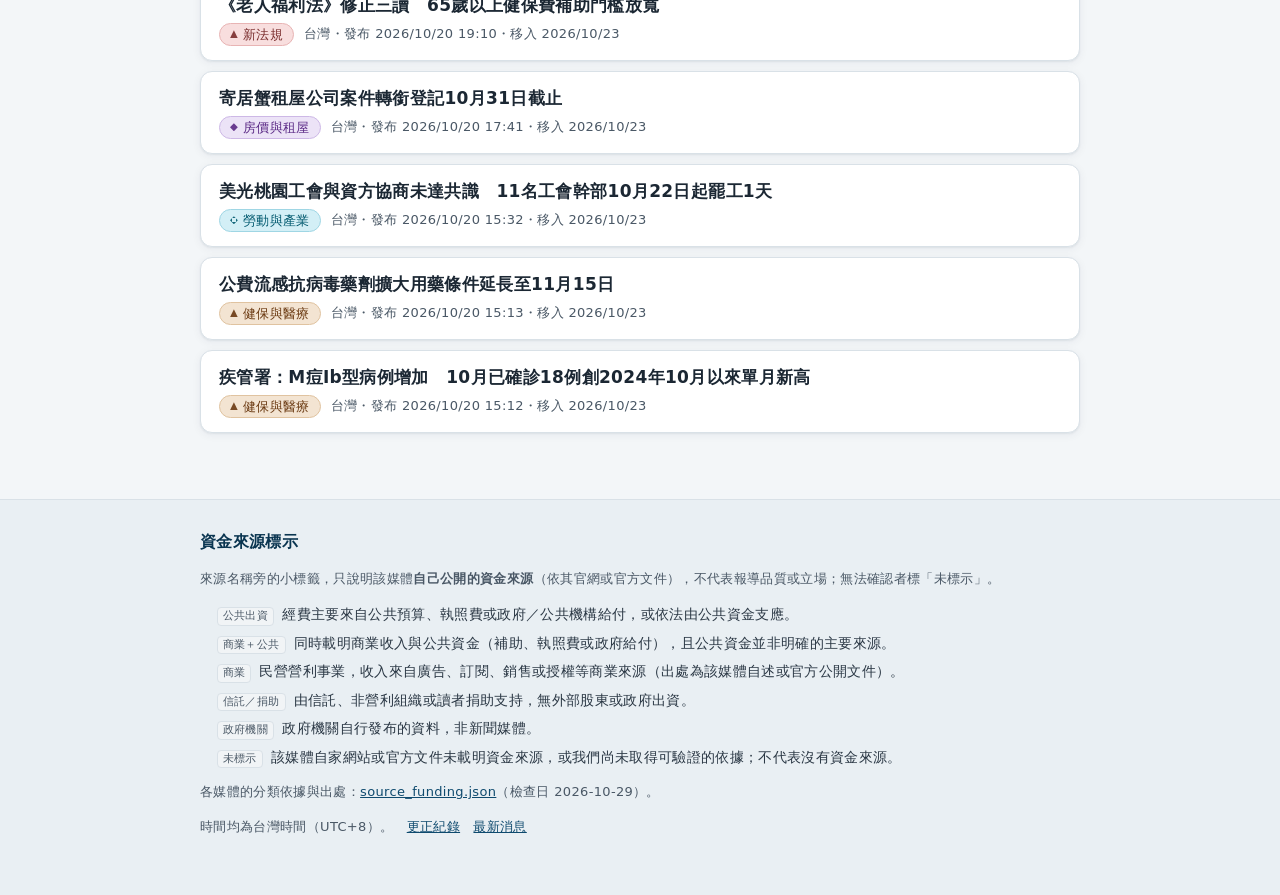
==== commit 03b7fcd3: "Add 21 English RSS feeds (Middle East, South Asia, Latin America, Africa) and source funding labels " ====
--- a/archive.html
+++ b/archive.html
@@ -32,7 +32,7 @@
   <div id="content"></div>
 </main>
 <footer class="site-footer">
-  <div class="wrap"><p class="small">時間均為台灣時間（UTC+8）。　<a href="corrections.html">更正紀錄</a>　<a href="./">最新消息</a></p></div>
+  <div class="wrap"><div id="fund-legend"></div><p class="small">時間均為台灣時間（UTC+8）。　<a href="corrections.html">更正紀錄</a>　<a href="./">最新消息</a></p></div>
 </footer>
 <script src="common.js"></script>
 <script src="archive.js"></script>
--- a/style.css
+++ b/style.css
@@ -124,6 +124,15 @@
 .card-meta{display:flex;flex-wrap:wrap;gap:2px 16px;font-size:var(--fs-xs);color:var(--sub);line-height:1.6;margin-bottom:6px}
 .src-line{display:inline-flex;flex-wrap:wrap;gap:0 10px}
 .src-label::after{content:"：";}
+.src-line .n{font-size:11px;margin-left:2px;color:var(--sub)}
+.src-more{color:var(--sub)}
+.src-item{display:inline-flex;flex-wrap:wrap;align-items:baseline;gap:0 5px}
+/* 資金來源標示: small neutral grey tag, no colour judgement (all labels look alike on purpose) */
+.fund{display:inline-block;font-size:11px;line-height:1.5;font-weight:400;color:var(--sub);background:#f1f4f6;border:1px solid var(--line);border-radius:4px;padding:0 5px;margin-left:5px;white-space:nowrap;vertical-align:baseline;cursor:help}
+.src-item .fund{margin-left:0}
+.fund-list{list-style:none;margin:6px 0;padding:0}
+.fund-list li{margin:6px 0;font-size:var(--fs-sm);line-height:1.6}
+.fund-list .fund{margin:0 8px 0 0}
 .src-line a{color:var(--brand);text-decoration:underline;text-underline-offset:2px}
 .card-toggle{appearance:none;font:inherit;font-size:var(--fs-sm);cursor:pointer;display:inline-flex;align-items:center;gap:8px;
   min-height:44px;padding:4px 14px 4px 0;margin:0;border:0;background:none;color:var(--brand);font-weight:700}
@@ -136,11 +145,11 @@
 .card-body > *:last-child{margin-bottom:6px}
 
 /* featured (first item of 今日新聞) */
-.card.featured{padding:22px 26px 14px;border-color:#bcd1de;box-shadow:0 2px 6px rgba(16,42,67,.08),0 6px 22px rgba(16,42,67,.08)}
+.card.featured{padding:22px 26px 14px;box-shadow:0 2px 6px rgba(16,42,67,.08),0 6px 22px rgba(16,42,67,.08)}
 .card.featured.breaking,.card.featured.live{padding-left:22px}
 .card.featured h3{font-size:var(--fs-xl);line-height:1.45;margin-bottom:12px}
 .card.featured p.summary.teaser{font-size:var(--fs-md);line-height:1.8}
-.card.featured:not(.breaking):not(.live){border-top:4px solid var(--brand)}
+.card.featured:not(.breaking):not(.live){border-top:4px solid var(--brand);border-color:#bcd1de;border-top-color:var(--brand)}
 
 /* key facts / impact / sections / sources inside the expanded body */
 dl.facts{margin:0 0 14px;padding:12px 16px;background:var(--bg);border-radius:8px;font-size:var(--fs-base);line-height:1.7;display:grid;grid-template-columns:auto 1fr;gap:4px 14px}
@@ -148,6 +157,13 @@
 dl.facts dd{margin:0}
 .tw-impact{font-size:var(--fs-base);margin:0 0 14px;padding-left:12px;border-left:3px solid var(--brand)}
 .tw-impact strong{display:block;font-size:var(--fs-xs);color:var(--brand)}
+.related{font-size:var(--fs-base);margin:0 0 14px;padding-left:12px;border-left:3px solid var(--line)}
+.related strong{display:block;font-size:var(--fs-xs);color:var(--sub)}
+.related ul{list-style:none;margin:2px 0 0;padding:0}
+.related li{margin:4px 0;overflow-wrap:anywhere}
+.related li::before{content:"↪ ";color:var(--sub)}
+.rel-tag{display:inline-block;margin-left:6px;padding:0 6px;font-size:var(--fs-xs);color:var(--sub);border:1px solid var(--line);border-radius:10px;white-space:nowrap}
+details.arch-item.target{outline:3px solid var(--brand);outline-offset:2px}
 .sources{font-size:var(--fs-sm);color:var(--sub)}
 .sources ul{list-style:none;margin:2px 0 0;padding:0}
 .sources li{margin:2px 0}
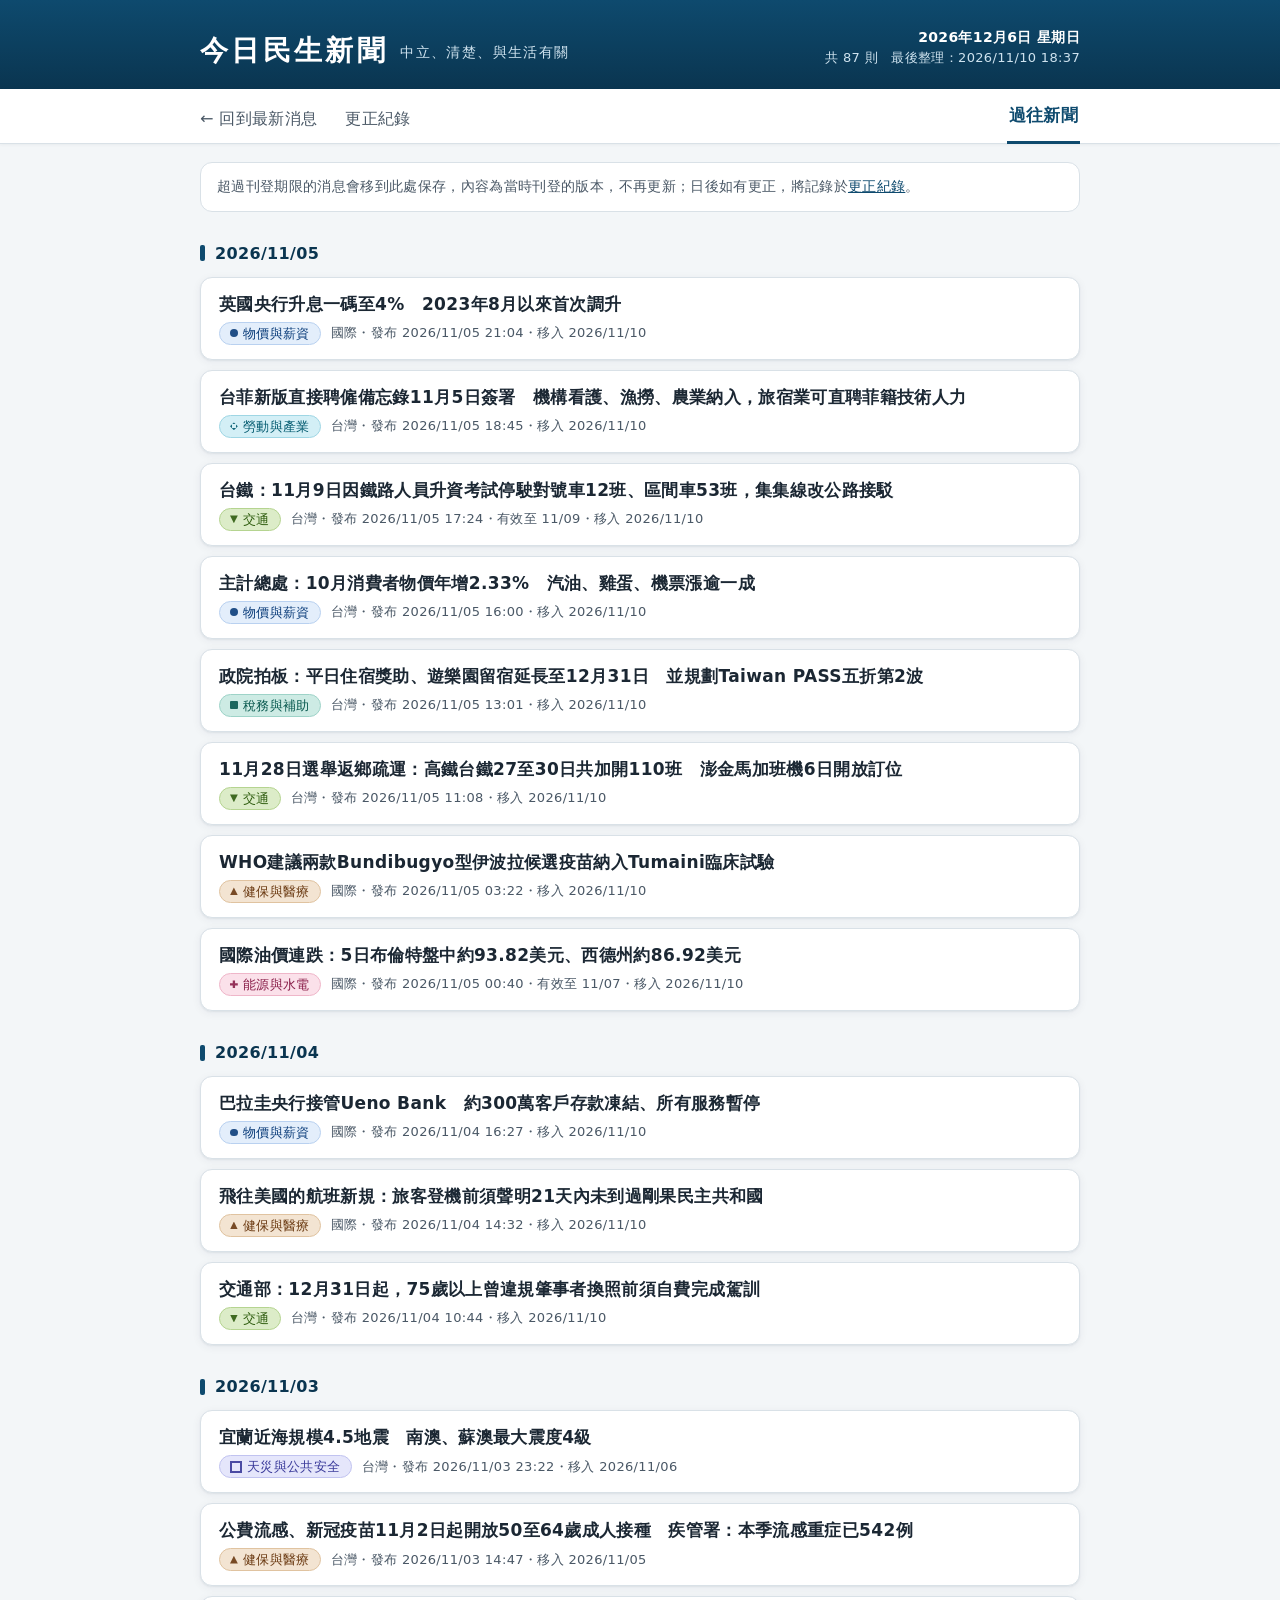
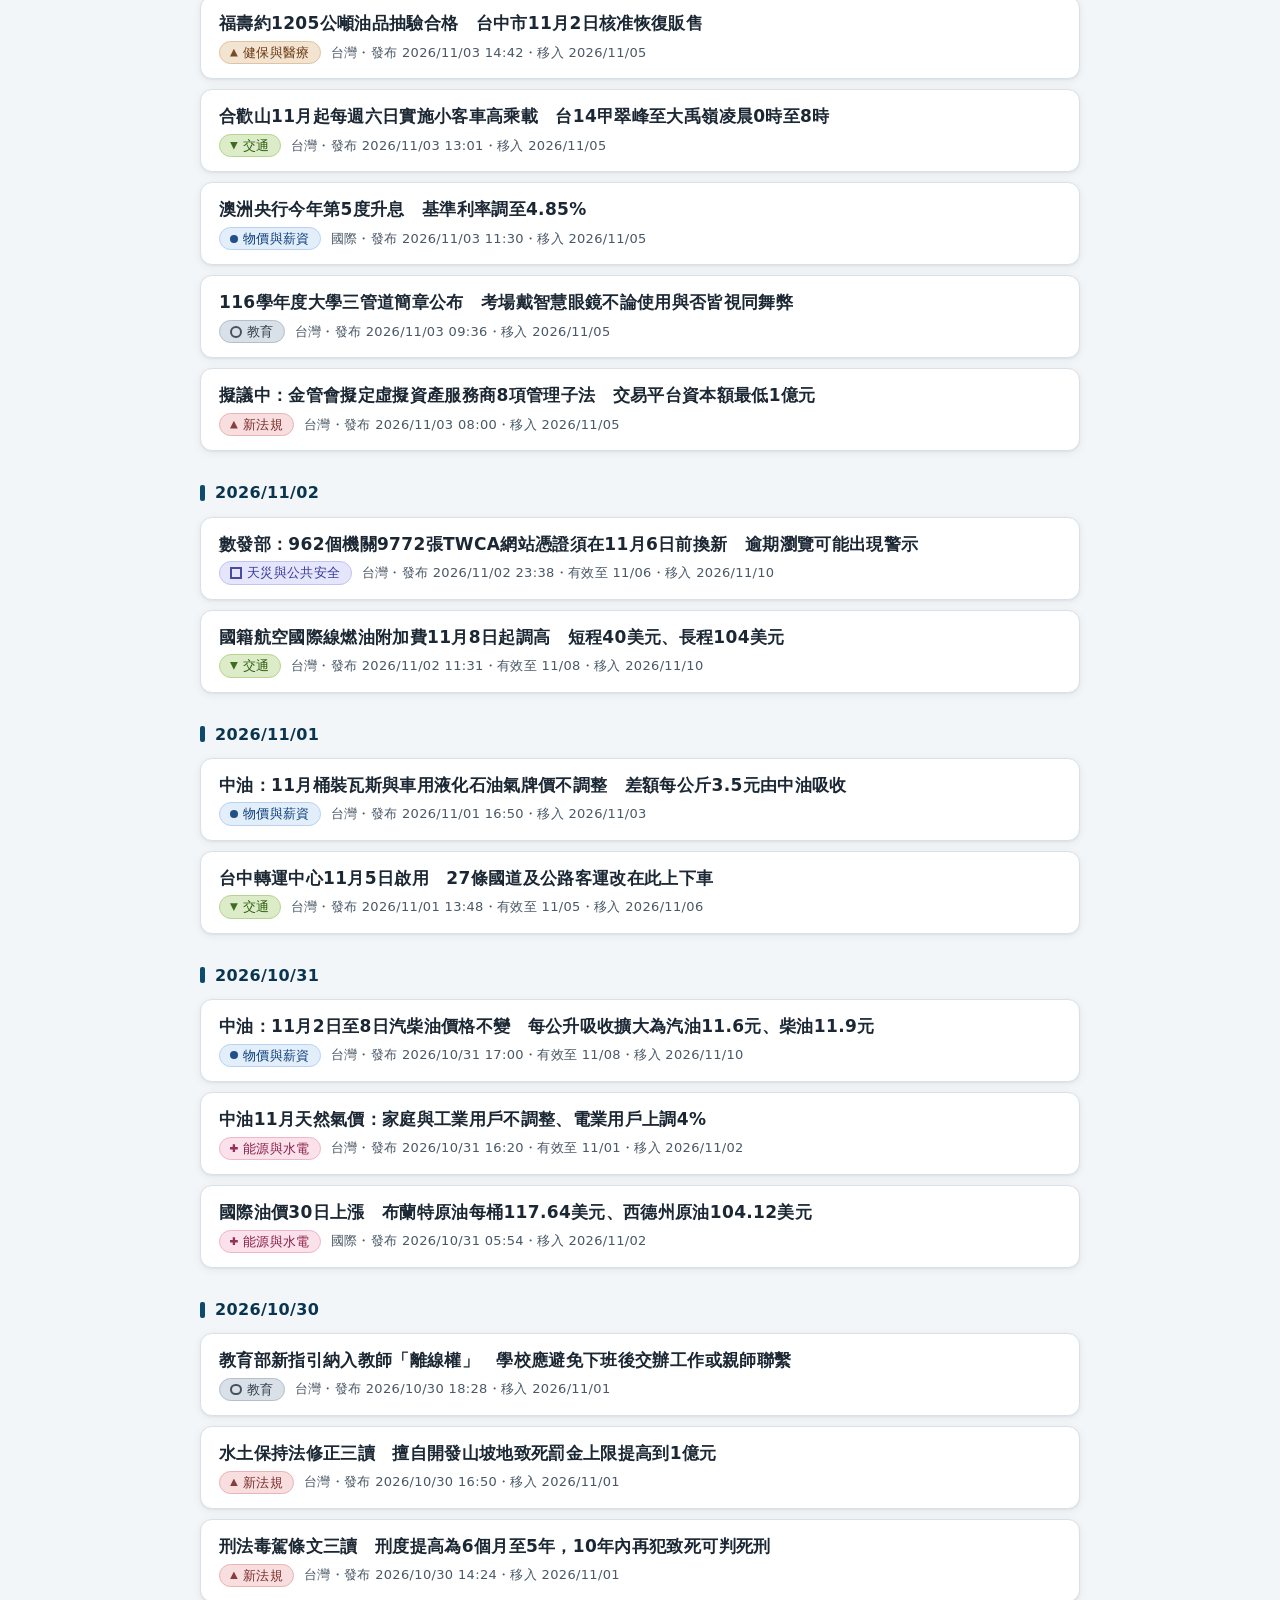
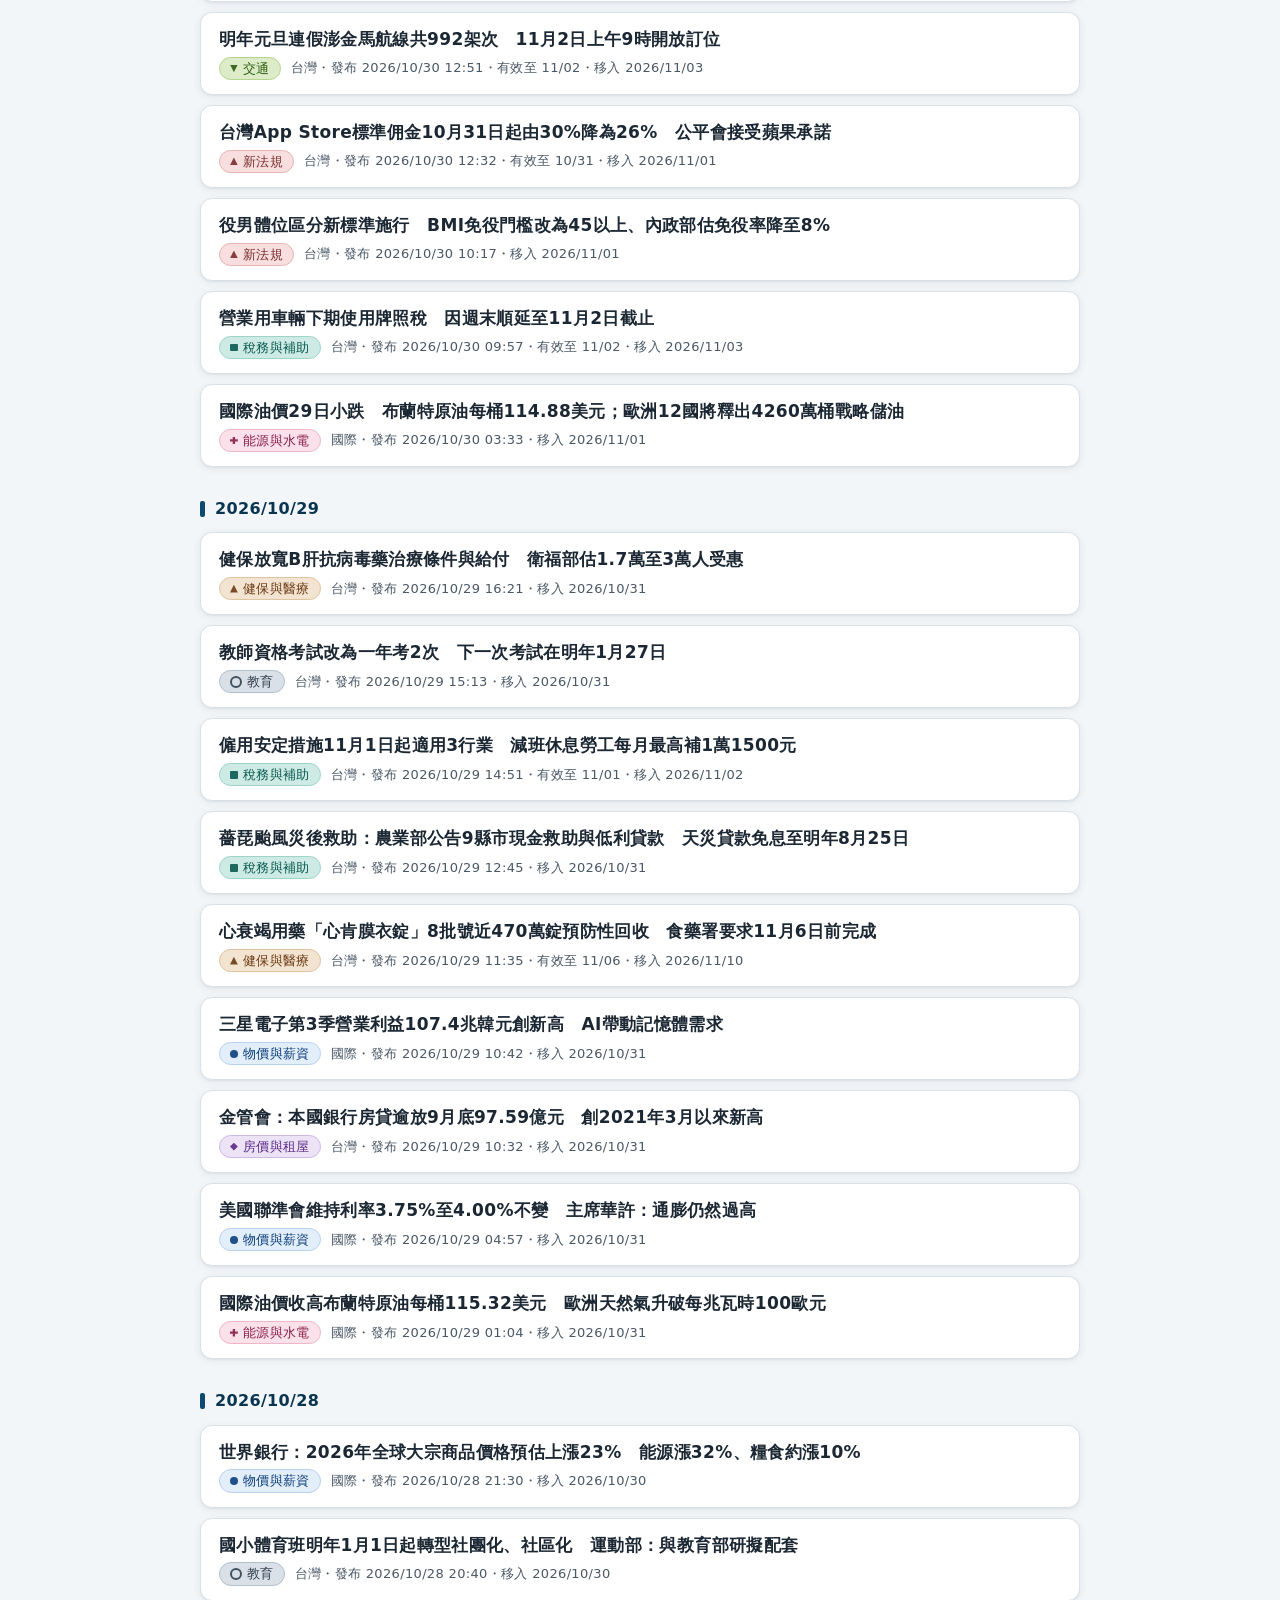
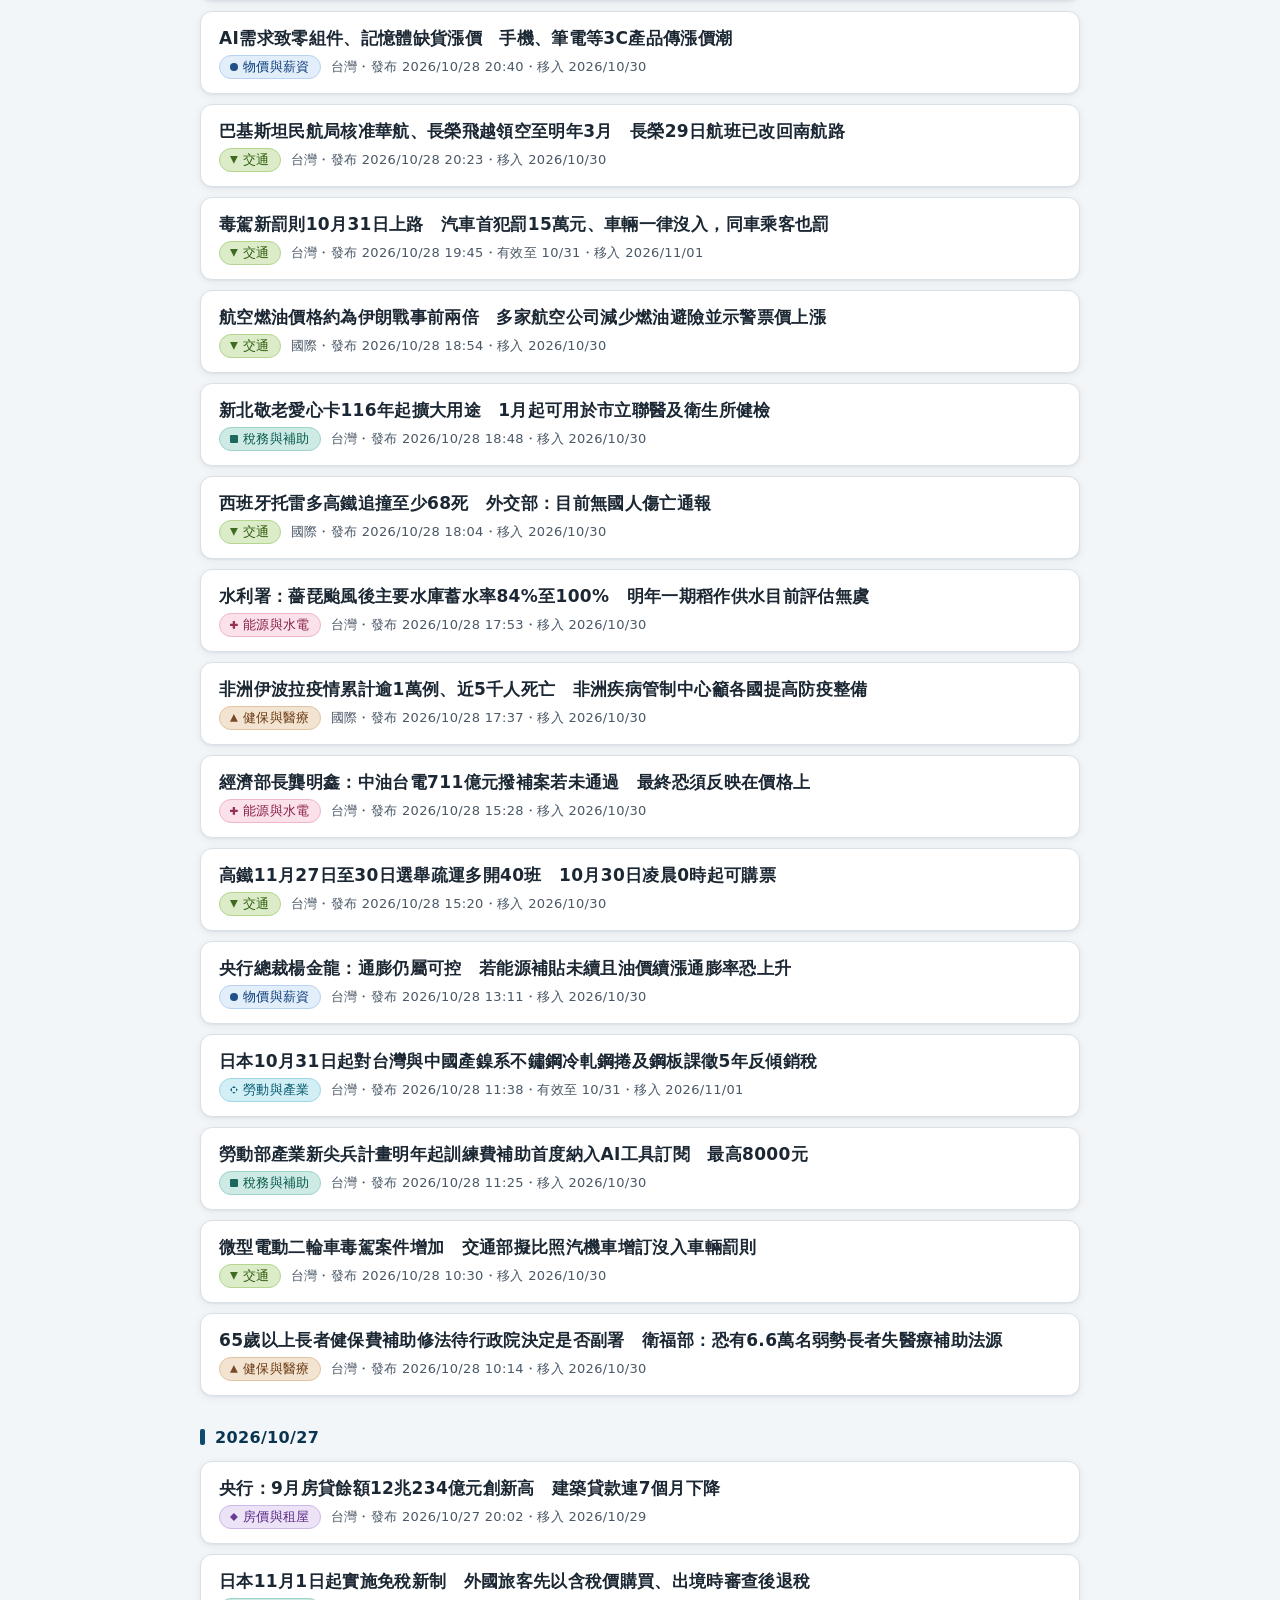
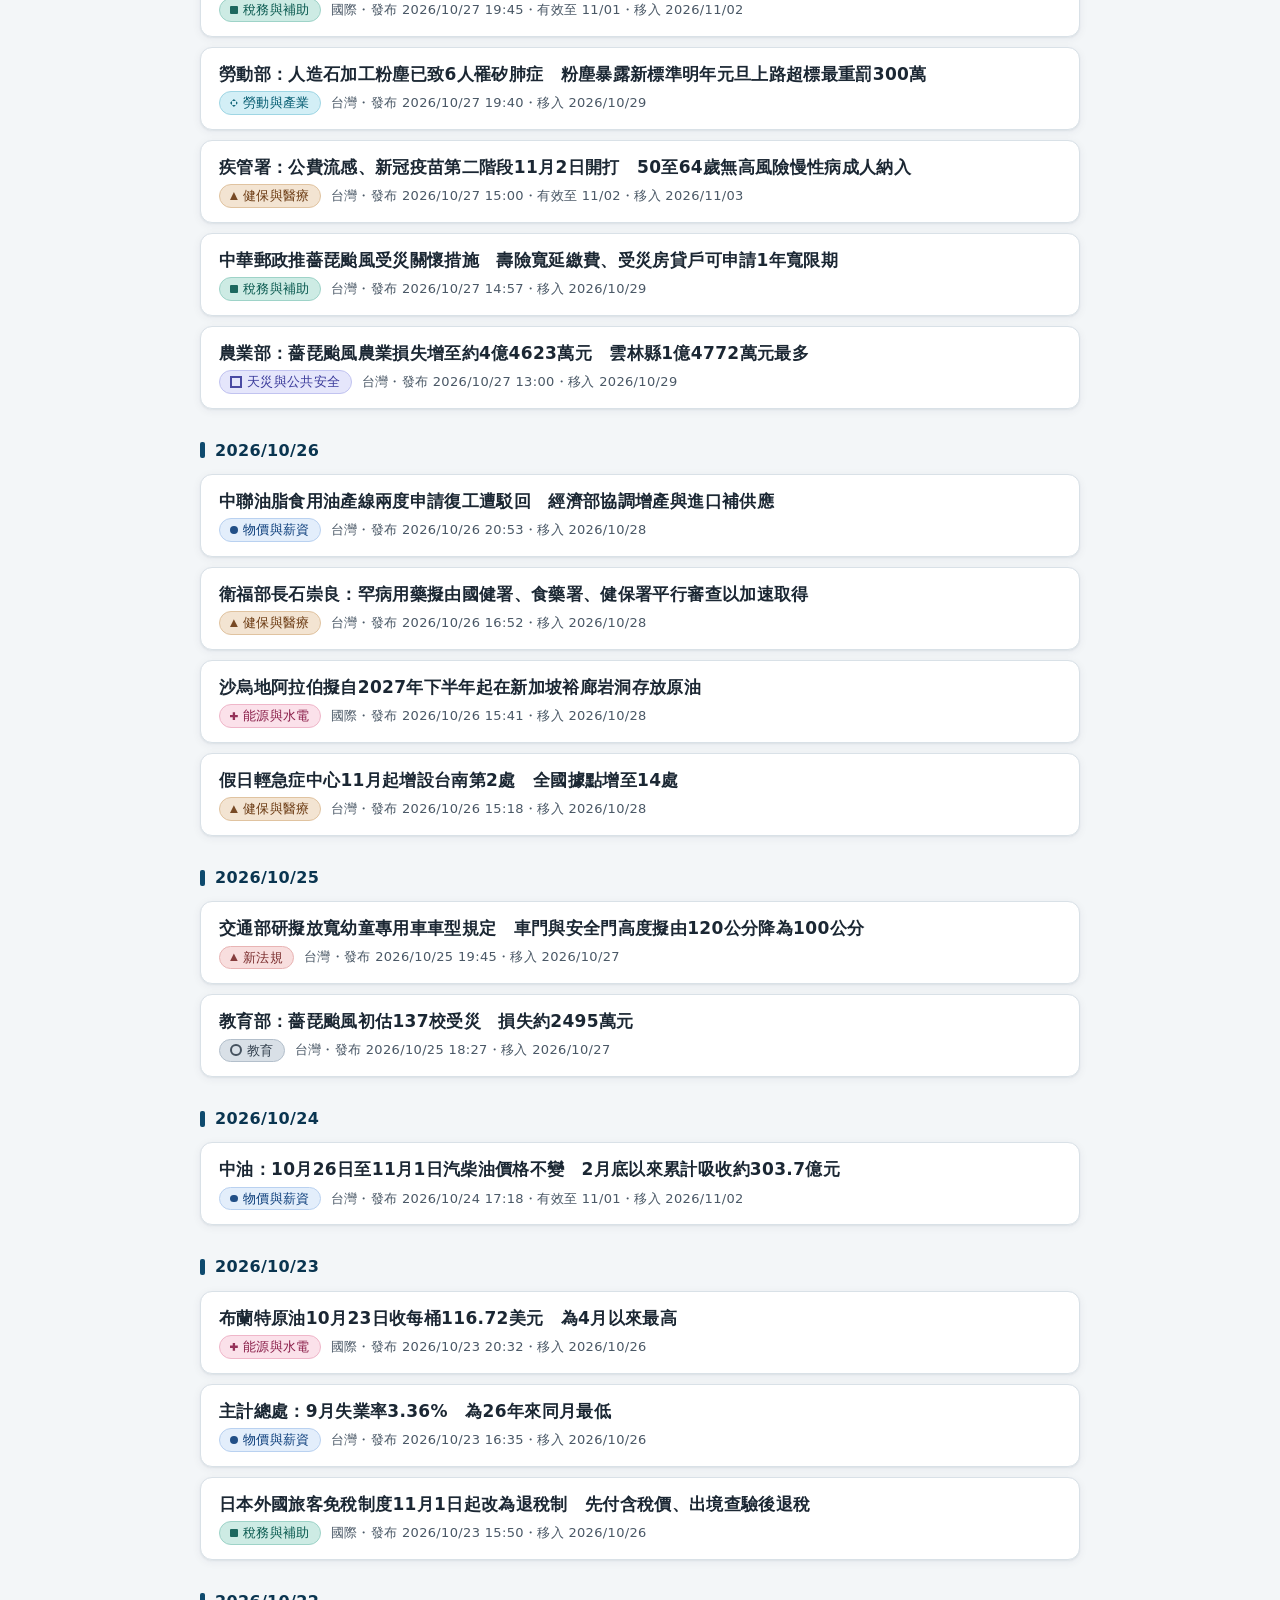
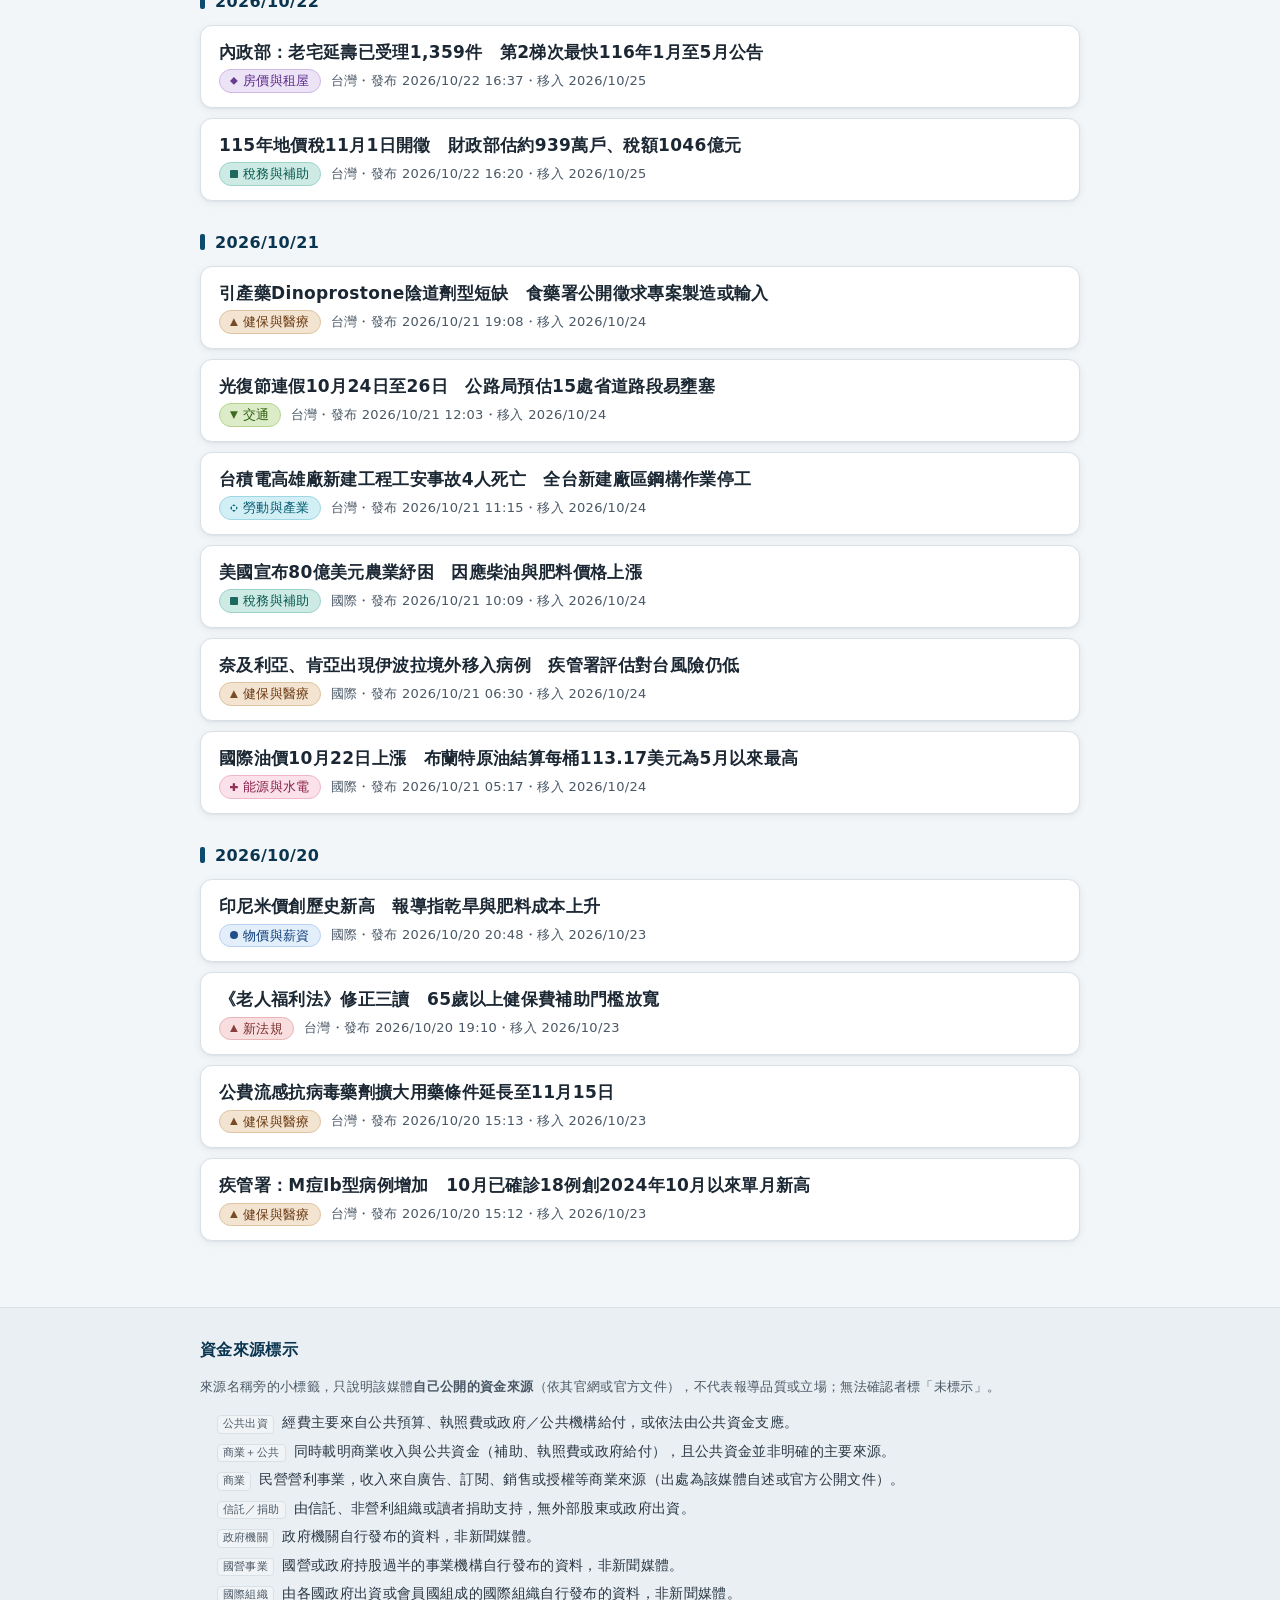
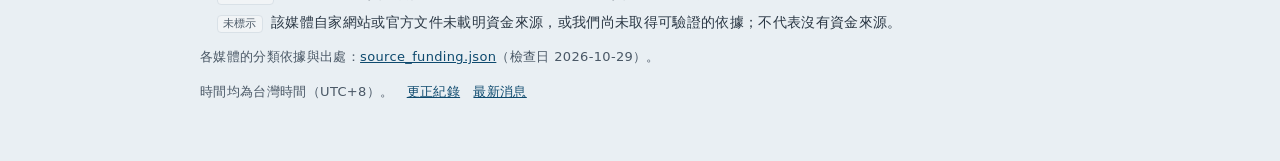
==== commit a3e28474: "Rename site to 今日民生新聞 (owner decision 2026-11-11)" ====
--- a/archive.html
+++ b/archive.html
@@ -3,7 +3,7 @@
 <head>
 <meta charset="utf-8">
 <meta name="viewport" content="width=device-width, initial-scale=1">
-<title>過往新聞　中立民生新聞</title>
+<title>過往新聞　今日民生新聞</title>
 <link rel="stylesheet" href="style.css">
 </head>
 <body>
@@ -11,7 +11,7 @@
 <header class="site-header">
   <div class="wrap banner">
     <div class="brand">
-      <h1 class="logo"><a href="./" class="logo-link">中立民生新聞</a></h1>
+      <h1 class="logo"><a href="./" class="logo-link">今日民生新聞</a></h1>
       <p class="tagline">中立、清楚、與生活有關</p>
     </div>
     <div class="banner-meta">
--- a/style.css
+++ b/style.css
@@ -1,4 +1,4 @@
-/* 中立民生新聞 — design v2 (frontend only; no build step) */
+/* 今日民生新聞 — design v2 (frontend only; no build step) */
 :root{
   --brand:#0e4a6e;        /* calm deep blue-teal */
   --brand-dark:#0a3550;
@@ -13,6 +13,8 @@
   --amber-ink:#7a3e00;
   --live:#8a3a0e;         /* 進行中: deep orange-brown, not alarm red */
   --live-soft:#fff6ea;
+  --mascot-gold:#d8a870;  /* 吉祥物小聞 accent, sampled from her hair; ONLY for the mascot block (+ at most one small button). Decorative, never used as text colour */
+  --mascot-tint:#fbf4ea;
   --max:920px;
   --radius:12px;
   --shadow:0 1px 2px rgba(16,42,67,.06),0 2px 10px rgba(16,42,67,.06);
@@ -114,6 +116,7 @@
 .badge.prelim{background:var(--amber-soft);border-color:#e6b768;color:var(--amber-ink);font-weight:700}
 .badge.live{background:var(--live);border-color:var(--live);color:#fff;font-weight:700}
 .badge.live::before{content:"";width:.55em;height:.55em;border-radius:50%;background:#fff;margin-right:6px}
+.badge.await{background:#fff;border-color:#e6b768;color:var(--amber-ink);font-weight:700}
 .badge.valid{background:var(--brand-soft);border-color:var(--brand);color:var(--brand-dark);font-weight:700}
 .card h3{font-size:var(--fs-lg);line-height:1.5;margin:0 0 8px;font-weight:700;color:var(--text)}
 .card p.summary{margin:0 0 10px;font-size:var(--fs-base);line-height:1.75;color:#26323e}
@@ -121,6 +124,12 @@
 .card .rest{padding-top:2px}
 .corrected-note{margin:0 0 10px;padding:8px 12px;border-left:4px solid var(--amber);background:var(--amber-soft);border-radius:0 6px 6px 0;font-size:var(--fs-sm);line-height:1.6;color:#3d2a00}
 .corrected-note a{color:var(--amber-ink)}
+.corrected-note.wording{border-left-color:#8a98a6;background:var(--bg);color:var(--text)}
+.corrected-note.wording a{color:var(--brand)}
+/* 更正類型標籤：事實更正＝實心琥珀色（醒目）；用語調整＝灰色細框（低調）。文字標籤一律存在，不只靠顏色 */
+.ctag{display:inline-block;font-size:var(--fs-xs);line-height:1.5;padding:0 9px;border-radius:999px;margin-left:6px;vertical-align:baseline;white-space:nowrap}
+.ctag.fact{background:var(--amber);border:1px solid var(--amber);color:#fff;font-weight:700}
+.ctag.wording{background:#fff;border:1px solid #8a98a6;color:var(--sub);font-weight:400}
 .card-meta{display:flex;flex-wrap:wrap;gap:2px 16px;font-size:var(--fs-xs);color:var(--sub);line-height:1.6;margin-bottom:6px}
 .src-line{display:inline-flex;flex-wrap:wrap;gap:0 10px}
 .src-label::after{content:"：";}
@@ -204,6 +213,19 @@
 .item.correction h3{font-size:var(--fs-md);line-height:1.5;margin:4px 0 10px}
 .item.correction .arch-meta{margin:0}
 .item.correction dl.facts dt{align-self:start}
+.item.correction.wording{border-left:4px solid #8a98a6;box-shadow:none}
+.item.correction .ctag{margin-left:0}
+.corr-types{margin:0 0 14px;padding:12px 16px;background:#fff;border:1px solid var(--line);border-radius:var(--radius);font-size:var(--fs-sm);line-height:1.7;color:var(--sub)}
+.corr-types h2{font-size:var(--fs-base);margin:0 0 6px;color:var(--text)}
+.corr-types p{margin:0 0 4px}
+.corr-types p:last-child{margin:0}
+.corr-types .ctag{margin:0 8px 0 0}
+.filter-btn.fact{border-color:var(--amber);color:var(--amber-ink);font-weight:700}
+.filter-btn.fact .n{color:var(--amber-ink)}
+.filter-btn.fact:hover{border-color:var(--amber-ink);color:var(--amber-ink)}
+.filter-btn.fact[aria-pressed="true"]{background:var(--amber);border-color:var(--amber);color:#fff}
+.filter-btn.fact[aria-pressed="true"] .n{color:#fff}
+.corr-filter{margin:0 0 6px}
 
 /* ---- footer ---- */
 .site-footer{margin-top:48px;border-top:1px solid var(--line);background:#e9eff3;padding:28px 0 44px;font-size:var(--fs-sm);color:#2b3845}
@@ -213,6 +235,19 @@
 .site-footer .small{color:var(--sub);font-size:var(--fs-xs)}
 .site-footer a{color:var(--brand)}
 
+/* ---- 吉祥物「小聞」(small & secondary) ---- */
+.brand{display:flex;align-items:center;gap:12px}
+.banner-side{display:flex;align-items:center;gap:14px}
+.mascot-head{flex:none;display:block;width:135px;height:170px;align-self:flex-end;margin:-16px 0 -20px}
+.mascot-head img{display:block;width:135px;height:170px}
+body[data-mascot="pending"] .mascot-head,body[data-mascot="alert"] .mascot-head{display:none}
+.mascot-about{display:flex;align-items:center;gap:14px;margin:22px 0 14px;padding:12px 16px;background:var(--mascot-tint);border:1px solid #ecd9bd;border-left:4px solid var(--mascot-gold);border-radius:var(--radius)}
+.mascot-pic{flex:none;display:block;width:64px;height:64px;border-radius:50%;background:#fff;box-shadow:0 0 0 2px var(--mascot-gold);overflow:hidden}
+.mascot-pic img{display:block;width:64px;height:64px}
+.mascot-text p{margin:0}
+.site-footer .mascot-about h2{margin:0 0 2px;font-size:var(--fs-base);color:var(--brand-dark)}
+.site-footer .mascot-about .small{margin-top:2px}
+
 /* ---- mobile (single column) ---- */
 @media (max-width:640px){
   .wrap{padding:0 14px}
@@ -220,6 +255,12 @@
   .banner{padding-top:18px;padding-bottom:14px;align-items:flex-start;flex-direction:column;gap:8px}
   .banner-meta{text-align:left}
   .logo{font-size:24px}
+  .brand{gap:10px}
+  .mascot-head,.mascot-head img{width:111px;height:140px}
+  .mascot-head{margin-bottom:-14px}
+  .banner-side{gap:10px;width:100%;justify-content:space-between}
+  .mascot-about{padding:10px 12px;gap:12px}
+  .mascot-pic,.mascot-pic img{width:56px;height:56px}
   .tabs{gap:24px}
   .day-sec h2 .note{display:none}
   .card{padding:14px 14px 8px;border-radius:10px}
@@ -242,3 +283,17 @@
   details.arch-item{padding:0 12px}
   .item.correction{padding:12px 14px 6px}
 }
+.mascot-head{cursor:pointer}
+
+/* 吉祥物大圖：寬螢幕放在內容右側空白（不跟著捲動），窄螢幕隱藏、改用標題列裡的 .mascot-head */
+.mascot-side{display:none}
+@media (min-width:1280px){
+  main.wrap{position:relative}
+  .mascot-side{display:block;position:absolute;z-index:1;top:14px;left:calc(100% - 4px);width:min(calc((100vw - var(--max))/2 - 12px),250px);cursor:pointer}
+  .mascot-side img{display:block;width:100%;height:auto}
+  .mascot-head{display:none}
+}
+body[data-mascot="pending"] .mascot-side,body[data-mascot="alert"] .mascot-side{display:none}
+.await-note{margin:0 0 10px;padding:8px 12px;border-left:4px solid #e6b768;background:#fff;border-radius:0 6px 6px 0;font-size:var(--fs-sm);line-height:1.6;color:var(--amber-ink)}
+
+.schedule-note a{color:#fff;text-decoration:underline}
